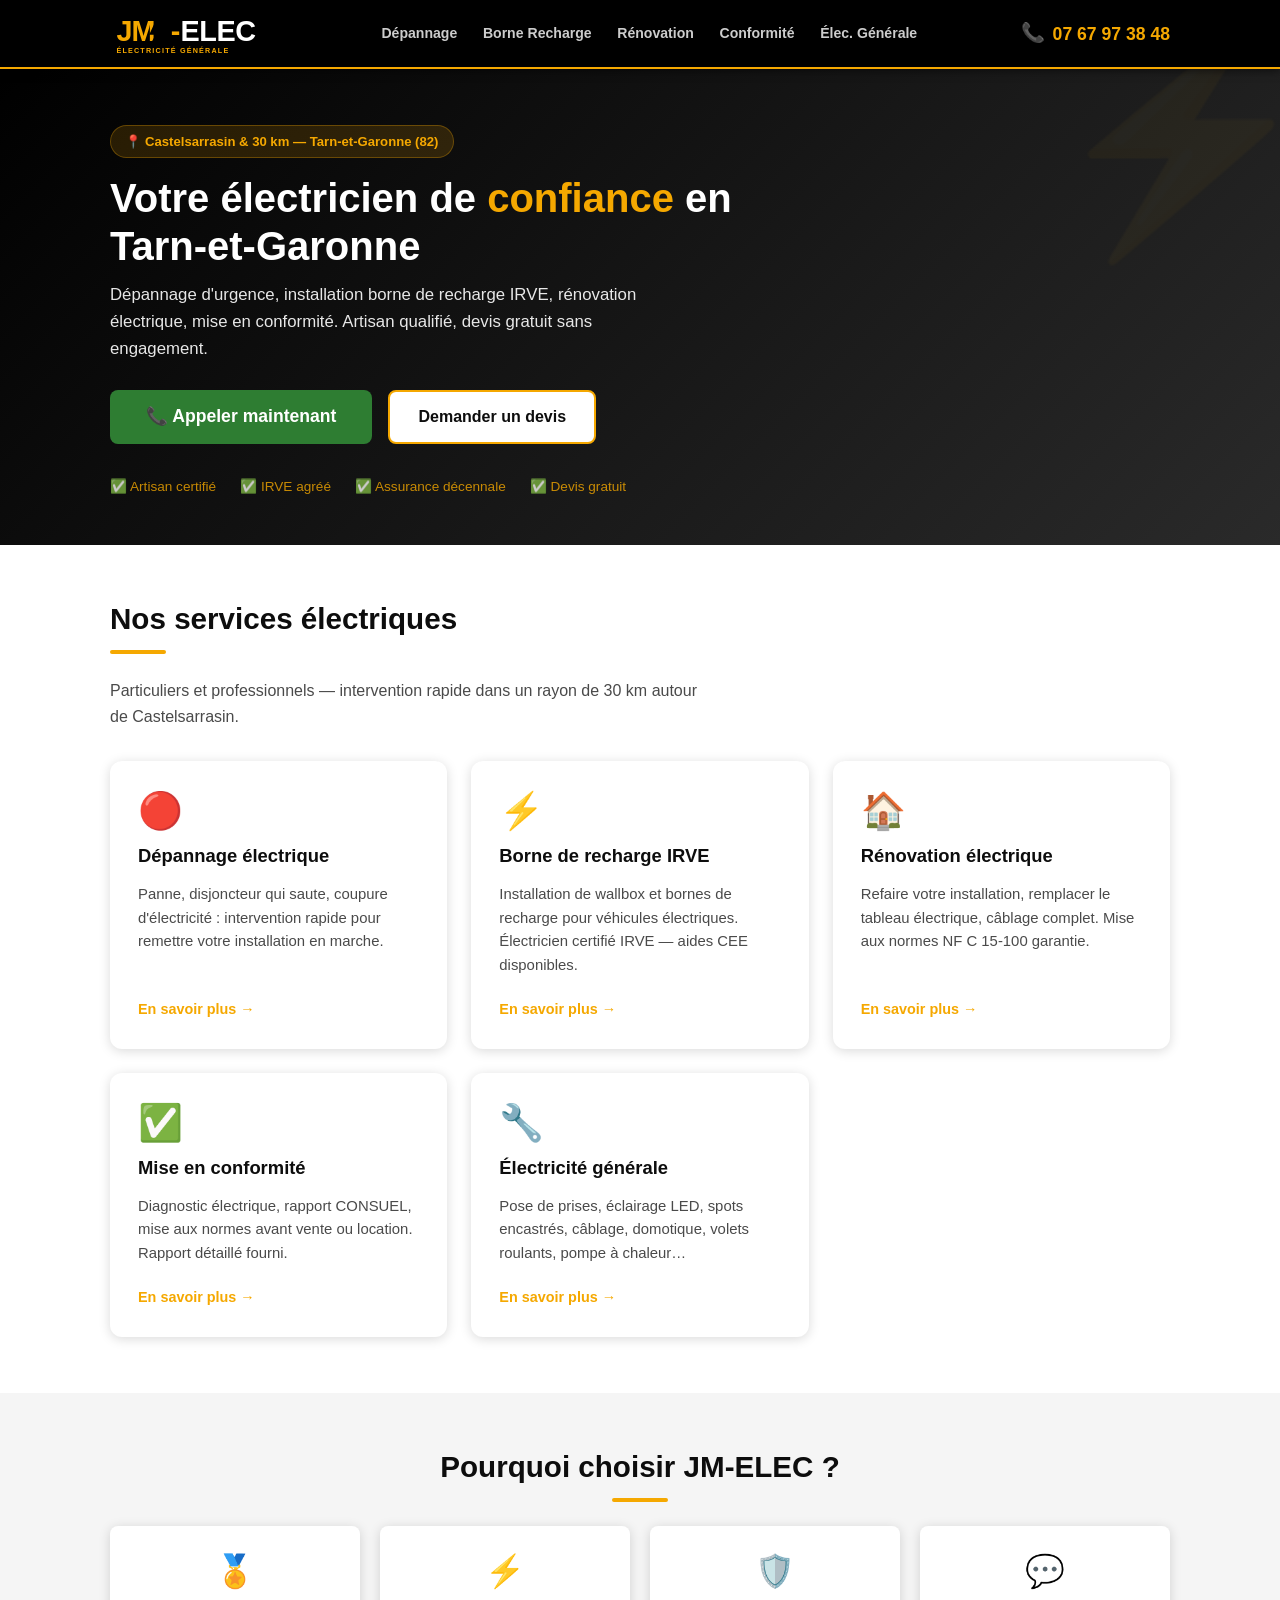
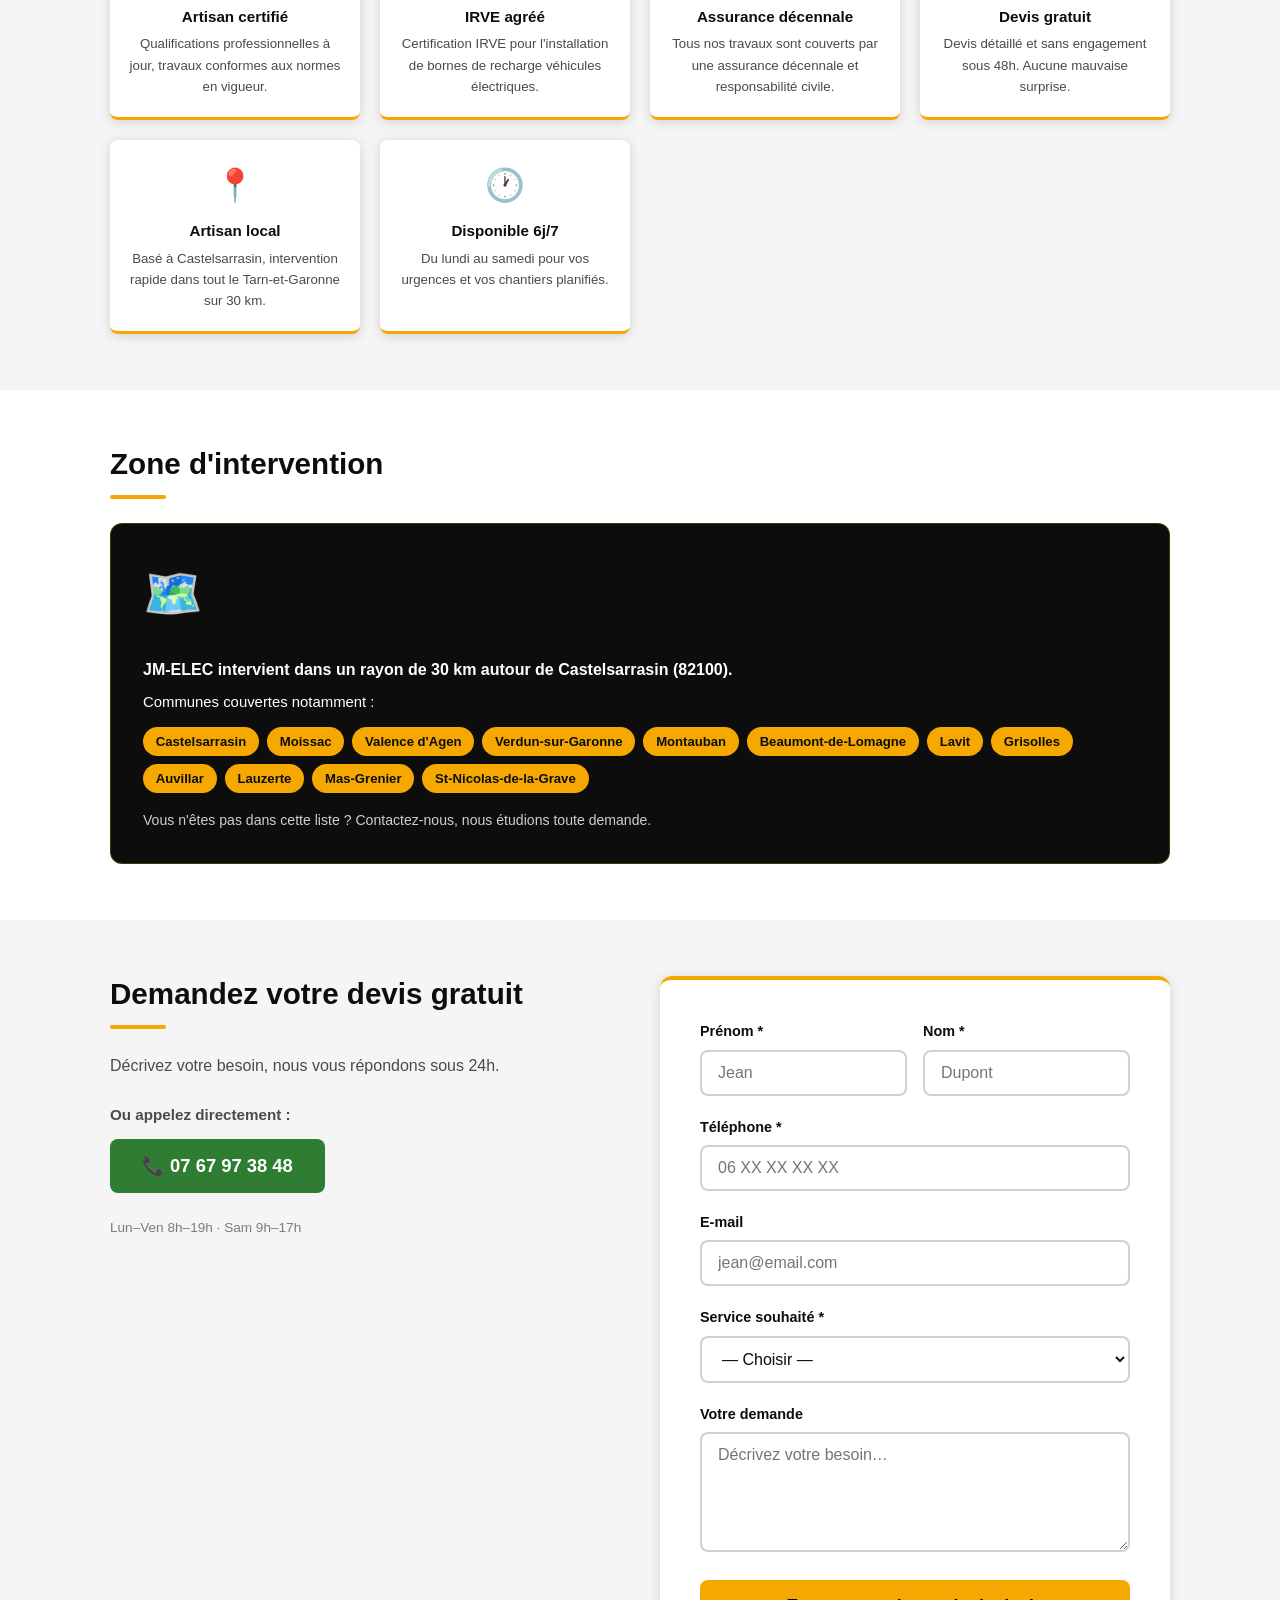
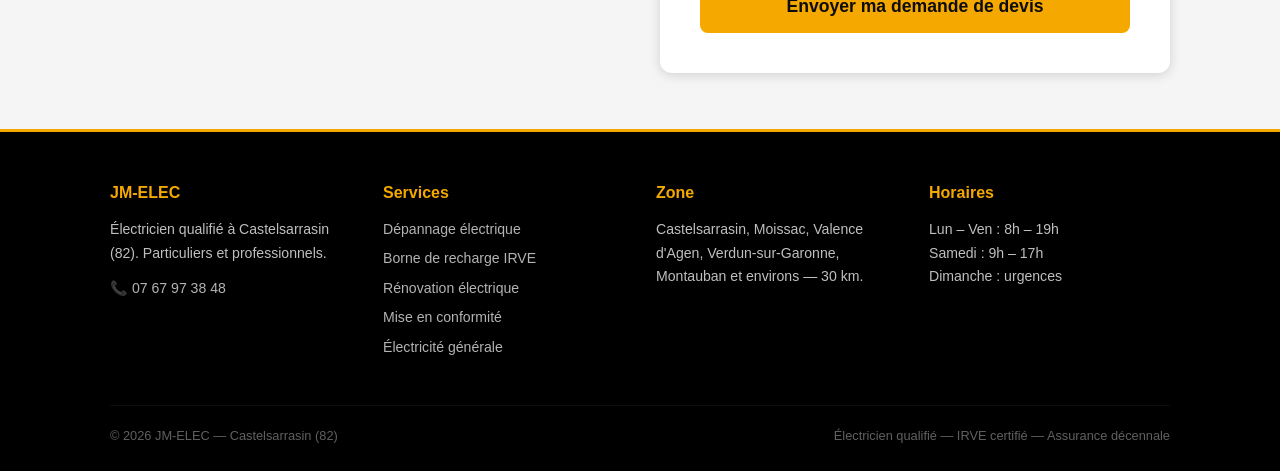
==== index.html @ 5b8cca45 "Site JM-ELEC Castelsarrasin" ====
<!DOCTYPE html>
<html lang="fr">
<head>
<meta charset="UTF-8">
<meta name="viewport" content="width=device-width, initial-scale=1.0">
<title>JM-ELEC — Électricien Castelsarrasin & 30 km | Dépannage, Borne Recharge, Rénovation</title>
<meta name="description" content="Électricien qualifié à Castelsarrasin (82). Dépannage, installation borne de recharge IRVE, rénovation électrique, mise en conformité. Devis gratuit. Intervention 30 km.">
<meta name="robots" content="index, follow">
<link rel="canonical" href="https://castelsarrasin.jm-elec.fr/">
<!-- Open Graph -->
<meta property="og:title" content="JM-ELEC — Électricien Castelsarrasin">
<meta property="og:description" content="Artisan électricien qualifié — Dépannage, borne recharge, rénovation. 30 km autour Castelsarrasin.">
<meta property="og:type" content="website">
<link rel="stylesheet" href="css/style.css">
<!-- Schema.org LocalBusiness -->
<script type="application/ld+json">
{
  "@context":"https://schema.org",
  "@type":"Electrician",
  "name":"JM-ELEC",
  "description":"Électricien qualifié — dépannage, borne recharge IRVE, rénovation, mise en conformité",
  "areaServed":[{"@type":"City","name":"Castelsarrasin"},{"@type":"City","name":"Moissac"},{"@type":"City","name":"Valence d'Agen"},{"@type":"City","name":"Verdun-sur-Garonne"},{"@type":"City","name":"Montauban"}],
  "address":{"@type":"PostalAddress","addressLocality":"Castelsarrasin","postalCode":"82100","addressCountry":"FR"},
  "telephone":"0767973848",
  "priceRange":"€€",
  "openingHoursSpecification":[{"@type":"OpeningHoursSpecification","dayOfWeek":["Monday","Tuesday","Wednesday","Thursday","Friday"],"opens":"08:00","closes":"19:00"},{"@type":"OpeningHoursSpecification","dayOfWeek":"Saturday","opens":"09:00","closes":"17:00"}]
}
</script>
</head>
<body>

<!-- HEADER -->
<header class="site-header">
  <div class="header-inner">
    <a href="index.html" class="logo"><img src="images/logo.svg" alt="JM-ELEC Électricité Générale" onerror="this.style.display='none';this.nextElementSibling.style.display='flex'"><span class="logo-fallback" style="display:none"><span>JM</span>-ELEC</span></a>
    <nav id="siteNav" class="site-nav" aria-label="Navigation principale">
      <a href="depannage.html">Dépannage</a>
      <a href="borne-recharge.html">Borne Recharge</a>
      <a href="renovation.html">Rénovation</a>
      <a href="conformite.html">Conformité</a>
      <a href="electricite-generale.html">Élec. Générale</a>
    </nav>
    <a href="tel:+33767973848" class="header-tel" aria-label="Appeler JM-ELEC">
      <span class="header-tel-icon">📞</span>
      <span>07 67 97 38 48</span>
    </a>
    <button class="nav-toggle" id="navToggle" aria-expanded="false" aria-label="Menu">☰</button>
  </div>
</header>

<!-- HERO -->
<section class="hero">
  <div class="container">
    <div class="hero-content">
      <span class="hero-badge">📍 Castelsarrasin & 30 km — Tarn-et-Garonne (82)</span>
      <h1>Votre électricien de <span>confiance</span> en Tarn-et-Garonne</h1>
      <p>Dépannage d'urgence, installation borne de recharge IRVE, rénovation électrique, mise en conformité. Artisan qualifié, devis gratuit sans engagement.</p>
      <div class="hero-actions">
        <a href="tel:+33767973848" class="btn btn-appel btn-lg">📞 Appeler maintenant</a>
        <a href="#contact" class="btn btn-secondary">Demander un devis</a>
      </div>
      <div class="hero-trust">
        <span>✅ Artisan certifié</span>
        <span>✅ IRVE agréé</span>
        <span>✅ Assurance décennale</span>
        <span>✅ Devis gratuit</span>
      </div>
    </div>
  </div>
</section>

<!-- SERVICES -->
<section class="section">
  <div class="container">
    <h2 class="section-title">Nos services électriques</h2>
    <div class="divider"></div>
    <p class="section-sub">Particuliers et professionnels — intervention rapide dans un rayon de 30 km autour de Castelsarrasin.</p>
    <div class="services-grid">
      <div class="service-card">
        <div class="service-icon">🔴</div>
        <h3>Dépannage électrique</h3>
        <p>Panne, disjoncteur qui saute, coupure d'électricité : intervention rapide pour remettre votre installation en marche.</p>
        <a href="depannage.html" class="card-link">En savoir plus →</a>
      </div>
      <div class="service-card">
        <div class="service-icon">⚡</div>
        <h3>Borne de recharge IRVE</h3>
        <p>Installation de wallbox et bornes de recharge pour véhicules électriques. Électricien certifié IRVE — aides CEE disponibles.</p>
        <a href="borne-recharge.html" class="card-link">En savoir plus →</a>
      </div>
      <div class="service-card">
        <div class="service-icon">🏠</div>
        <h3>Rénovation électrique</h3>
        <p>Refaire votre installation, remplacer le tableau électrique, câblage complet. Mise aux normes NF C 15-100 garantie.</p>
        <a href="renovation.html" class="card-link">En savoir plus →</a>
      </div>
      <div class="service-card">
        <div class="service-icon">✅</div>
        <h3>Mise en conformité</h3>
        <p>Diagnostic électrique, rapport CONSUEL, mise aux normes avant vente ou location. Rapport détaillé fourni.</p>
        <a href="conformite.html" class="card-link">En savoir plus →</a>
      </div>
      <div class="service-card">
        <div class="service-icon">🔧</div>
        <h3>Électricité générale</h3>
        <p>Pose de prises, éclairage LED, spots encastrés, câblage, domotique, volets roulants, pompe à chaleur…</p>
        <a href="electricite-generale.html" class="card-link">En savoir plus →</a>
      </div>
    </div>
  </div>
</section>

<!-- CONFIANCE -->
<section class="section section-alt">
  <div class="container">
    <h2 class="section-title text-center">Pourquoi choisir JM-ELEC ?</h2>
    <div class="divider divider-center"></div>
    <div class="trust-grid">
      <div class="trust-item">
        <div class="trust-icon">🏅</div>
        <h4>Artisan certifié</h4>
        <p>Qualifications professionnelles à jour, travaux conformes aux normes en vigueur.</p>
      </div>
      <div class="trust-item">
        <div class="trust-icon">⚡</div>
        <h4>IRVE agréé</h4>
        <p>Certification IRVE pour l'installation de bornes de recharge véhicules électriques.</p>
      </div>
      <div class="trust-item">
        <div class="trust-icon">🛡️</div>
        <h4>Assurance décennale</h4>
        <p>Tous nos travaux sont couverts par une assurance décennale et responsabilité civile.</p>
      </div>
      <div class="trust-item">
        <div class="trust-icon">💬</div>
        <h4>Devis gratuit</h4>
        <p>Devis détaillé et sans engagement sous 48h. Aucune mauvaise surprise.</p>
      </div>
      <div class="trust-item">
        <div class="trust-icon">📍</div>
        <h4>Artisan local</h4>
        <p>Basé à Castelsarrasin, intervention rapide dans tout le Tarn-et-Garonne sur 30 km.</p>
      </div>
      <div class="trust-item">
        <div class="trust-icon">🕐</div>
        <h4>Disponible 6j/7</h4>
        <p>Du lundi au samedi pour vos urgences et vos chantiers planifiés.</p>
      </div>
    </div>
  </div>
</section>

<!-- ZONE -->
<section class="section">
  <div class="container">
    <h2 class="section-title">Zone d'intervention</h2>
    <div class="divider"></div>
    <div class="zone-box">
      <div class="zone-icon">🗺️</div>
      <div>
        <p><strong>JM-ELEC intervient dans un rayon de 30 km autour de Castelsarrasin (82100).</strong></p>
        <p style="margin:.5rem 0 .75rem;font-size:.93rem;">Communes couvertes notamment :</p>
        <div class="zone-villes">
          <span class="ville-tag">Castelsarrasin</span>
          <span class="ville-tag">Moissac</span>
          <span class="ville-tag">Valence d'Agen</span>
          <span class="ville-tag">Verdun-sur-Garonne</span>
          <span class="ville-tag">Montauban</span>
          <span class="ville-tag">Beaumont-de-Lomagne</span>
          <span class="ville-tag">Lavit</span>
          <span class="ville-tag">Grisolles</span>
          <span class="ville-tag">Auvillar</span>
          <span class="ville-tag">Lauzerte</span>
          <span class="ville-tag">Mas-Grenier</span>
          <span class="ville-tag">St-Nicolas-de-la-Grave</span>
        </div>
        <p style="margin-top:1rem;font-size:.88rem;opacity:.8;">Vous n'êtes pas dans cette liste ? Contactez-nous, nous étudions toute demande.</p>
      </div>
    </div>
  </div>
</section>

<!-- CONTACT -->
<section class="section section-alt" id="contact">
  <div class="container">
    <div style="display:grid;grid-template-columns:1fr 1fr;gap:2.5rem;align-items:start;flex-wrap:wrap;">
      <div>
        <h2 class="section-title">Demandez votre devis gratuit</h2>
        <div class="divider"></div>
        <p style="margin-bottom:1.5rem;">Décrivez votre besoin, nous vous répondons sous 24h.</p>
        <p style="margin-bottom:.75rem;font-size:.95rem;"><strong>Ou appelez directement :</strong></p>
        <a href="tel:+33767973848" class="btn btn-appel" style="margin-bottom:1.5rem;">📞 07 67 97 38 48</a>
        <p style="font-size:.85rem;opacity:.7;">Lun–Ven 8h–19h · Sam 9h–17h</p>
      </div>
      <div class="contact-section">
        <form id="contactForm" novalidate>
          <div class="form-row">
            <div class="form-group">
              <label for="prenom">Prénom *</label>
              <input type="text" id="prenom" name="prenom" required placeholder="Jean">
            </div>
            <div class="form-group">
              <label for="nom">Nom *</label>
              <input type="text" id="nom" name="nom" required placeholder="Dupont">
            </div>
          </div>
          <div class="form-group">
            <label for="tel">Téléphone *</label>
            <input type="tel" id="tel" name="tel" required placeholder="06 XX XX XX XX">
          </div>
          <div class="form-group">
            <label for="email">E-mail</label>
            <input type="email" id="email" name="email" placeholder="jean@email.com">
          </div>
          <div class="form-group">
            <label for="service">Service souhaité *</label>
            <select id="service" name="service" required>
              <option value="">— Choisir —</option>
              <option>Dépannage électrique</option>
              <option>Installation borne de recharge</option>
              <option>Rénovation électrique</option>
              <option>Mise en conformité</option>
              <option>Électricité générale</option>
              <option>Autre</option>
            </select>
          </div>
          <div class="form-group">
            <label for="message">Votre demande</label>
            <textarea id="message" name="message" placeholder="Décrivez votre besoin…"></textarea>
          </div>
          <button type="submit" class="btn btn-primary btn-lg" style="width:100%;justify-content:center;">
            Envoyer ma demande de devis
          </button>
          <div id="formSuccess" class="form-success">
            ✅ Merci ! JM-ELEC vous contacte sous 24h.
          </div>
        </form>
      </div>
    </div>
  </div>
</section>

<!-- CTA BAR MOBILE -->
<div class="cta-bar-mobile">
  <a href="tel:+33767973848">📞 Appeler JM-ELEC — 07 67 97 38 48</a>
</div>

<!-- FOOTER -->
<footer class="site-footer">
  <div class="container">
    <div class="footer-grid">
      <div class="footer-col">
        <h4>JM-ELEC</h4>
        <p>Électricien qualifié à Castelsarrasin (82). Particuliers et professionnels.</p>
        <p style="margin-top:.75rem;"><a href="tel:+33767973848">📞 07 67 97 38 48</a></p>
      </div>
      <div class="footer-col">
        <h4>Services</h4>
        <ul>
          <li><a href="depannage.html">Dépannage électrique</a></li>
          <li><a href="borne-recharge.html">Borne de recharge IRVE</a></li>
          <li><a href="renovation.html">Rénovation électrique</a></li>
          <li><a href="conformite.html">Mise en conformité</a></li>
          <li><a href="electricite-generale.html">Électricité générale</a></li>
        </ul>
      </div>
      <div class="footer-col">
        <h4>Zone</h4>
        <p>Castelsarrasin, Moissac, Valence d'Agen, Verdun-sur-Garonne, Montauban et environs — 30 km.</p>
      </div>
      <div class="footer-col">
        <h4>Horaires</h4>
        <p>Lun – Ven : 8h – 19h<br>Samedi : 9h – 17h<br>Dimanche : urgences</p>
      </div>
    </div>
    <div class="footer-bottom">
      <span>© 2026 JM-ELEC — Castelsarrasin (82)</span>
      <span>Électricien qualifié — IRVE certifié — Assurance décennale</span>
    </div>
  </div>
</footer>

<script src="js/main.js"></script>
</body>
</html>
---- css/style.css ----
/* ============================================================
   JM-ELEC — Feuille de styles
   Couleurs : Noir #0D0D0D · Jaune #F5A800 · Blanc #FFFFFF
   Mobile-first | Optimisé Google Ads Quality Score
   ============================================================ */

:root {
  --noir:      #0D0D0D;
  --noir-dark: #000000;
  --noir-med:  #1A1A1A;
  --jaune:     #F5A800;
  --jaune-dk:  #D49200;
  --jaune-light: #FFF8DC;
  --gris:      #4A4A4A;
  --gris-clair:#F5F5F5;
  --blanc:     #FFFFFF;
  --vert:      #2E7D32;
  --radius:    8px;
  --shadow:    0 2px 12px rgba(0,0,0,.15);
  --trans:     .25s ease;
}

*, *::before, *::after { box-sizing: border-box; margin: 0; padding: 0; }
html { scroll-behavior: smooth; }
body {
  font-family: -apple-system, BlinkMacSystemFont, 'Segoe UI', Roboto, Arial, sans-serif;
  color: var(--gris); font-size: 16px; line-height: 1.6;
  background: var(--blanc);
}
img { max-width: 100%; height: auto; display: block; }
a   { color: var(--jaune); text-decoration: none; }
a:hover { text-decoration: underline; }

/* ── Utilitaires ─────────────────────────────────────────── */
.container { max-width: 1100px; margin: 0 auto; padding: 0 1.25rem; }
.text-center { text-align: center; }

/* ── Boutons ─────────────────────────────────────────────── */
.btn {
  display: inline-flex; align-items: center; gap: .5rem;
  padding: .85rem 1.75rem; border-radius: var(--radius);
  font-size: 1rem; font-weight: 700;
  cursor: pointer; border: none;
  transition: background var(--trans), transform var(--trans), box-shadow var(--trans);
  text-align: center; line-height: 1.2;
}
.btn-primary { background: var(--jaune); color: var(--noir); }
.btn-primary:hover { background: var(--jaune-dk); text-decoration: none; transform: translateY(-1px); box-shadow: 0 4px 16px rgba(245,168,0,.4); }

.btn-secondary { background: var(--blanc); color: var(--noir); border: 2px solid var(--jaune); }
.btn-secondary:hover { background: var(--jaune-light); text-decoration: none; }

.btn-appel { background: var(--vert); color: var(--blanc); font-size: 1.15rem; padding: 1rem 2rem; }
.btn-appel:hover { background: #1B5E20; text-decoration: none; transform: translateY(-2px); box-shadow: 0 6px 20px rgba(46,125,50,.35); }

.btn-noir { background: var(--noir); color: var(--jaune); border: 2px solid var(--jaune); }
.btn-noir:hover { background: var(--noir-med); text-decoration: none; }

.btn-lg { font-size: 1.1rem; padding: 1rem 2.25rem; }

/* ── Header ──────────────────────────────────────────────── */
.site-header { background: var(--noir-dark); position: sticky; top: 0; z-index: 100; box-shadow: 0 2px 8px rgba(0,0,0,.5); border-bottom: 2px solid var(--jaune); }
.header-inner { display: flex; align-items: center; justify-content: space-between; padding: .6rem 1.25rem; max-width: 1100px; margin: 0 auto; }

.logo { display: flex; align-items: center; text-decoration: none; }
.logo img { height: 48px; width: auto; }
.logo-fallback { color: var(--blanc); font-weight: 900; font-size: 1.4rem; letter-spacing: -1px; }
.logo-fallback span { color: var(--jaune); }

.header-tel { display: flex; align-items: center; gap: .5rem; color: var(--jaune); font-weight: 800; font-size: 1.1rem; text-decoration: none; }
.header-tel:hover { color: var(--blanc); text-decoration: none; }
.header-tel-icon { font-size: 1.2rem; }

.nav-toggle { background: none; border: none; cursor: pointer; color: var(--jaune); font-size: 1.5rem; display: none; }
.site-nav { display: flex; align-items: center; gap: 0; }
.site-nav a { color: rgba(255,255,255,.8); font-size: .88rem; font-weight: 600; padding: .5rem .8rem; border-radius: 4px; transition: color var(--trans), background var(--trans); white-space: nowrap; }
.site-nav a:hover, .site-nav a.active { color: var(--jaune); background: rgba(245,168,0,.1); text-decoration: none; }

@media (max-width: 768px) {
  .nav-toggle { display: block; }
  .site-nav { display: none; flex-direction: column; align-items: flex-start; position: absolute; top: 100%; left: 0; right: 0; background: var(--noir-dark); padding: 1rem; border-top: 1px solid rgba(245,168,0,.3); box-shadow: 0 8px 20px rgba(0,0,0,.5); }
  .site-nav.open { display: flex; }
  .site-nav a { padding: .75rem 1rem; width: 100%; border-bottom: 1px solid rgba(255,255,255,.07); }
  .header-tel span { display: none; }
  .header-tel-icon { font-size: 1.5rem; }
}

/* ── Bande CTA mobile ─────────────────────────────────────── */
.cta-bar-mobile { display: none; position: fixed; bottom: 0; left: 0; right: 0; z-index: 200; background: var(--jaune); padding: .85rem 1rem; text-align: center; }
.cta-bar-mobile a { color: var(--noir); font-weight: 800; font-size: 1.1rem; display: flex; align-items: center; justify-content: center; gap: .5rem; text-decoration: none; }
@media (max-width: 768px) { .cta-bar-mobile { display: block; } body { padding-bottom: 62px; } }

/* ── Hero ────────────────────────────────────────────────── */
.hero { background: linear-gradient(135deg, var(--noir-dark) 0%, var(--noir-med) 60%, #2A2A2A 100%); color: var(--blanc); padding: 3.5rem 0 3rem; position: relative; overflow: hidden; }
.hero::before { content: '⚡'; position: absolute; right: -40px; top: -40px; font-size: 220px; opacity: .04; line-height: 1; pointer-events: none; }
.hero-content { max-width: 700px; }
.hero-badge { display: inline-flex; align-items: center; gap: .4rem; background: rgba(245,168,0,.15); border: 1px solid rgba(245,168,0,.3); border-radius: 30px; padding: .3rem .9rem; font-size: .82rem; font-weight: 600; color: var(--jaune); margin-bottom: 1rem; }
.hero h1 { font-size: clamp(1.75rem, 5vw, 2.5rem); font-weight: 800; line-height: 1.2; margin-bottom: .75rem; }
.hero h1 span { color: var(--jaune); }
.hero p { font-size: 1.05rem; opacity: .9; margin-bottom: 1.75rem; max-width: 580px; }
.hero-actions { display: flex; gap: 1rem; flex-wrap: wrap; }
.hero-trust { margin-top: 2rem; display: flex; gap: 1.5rem; flex-wrap: wrap; font-size: .85rem; opacity: .8; }
.hero-trust span { display: flex; align-items: center; gap: .35rem; color: var(--jaune); }

/* ── Sections ─────────────────────────────────────────────── */
.section { padding: 3.5rem 0; }
.section-alt { background: var(--gris-clair); }
.section-dark { background: var(--noir); color: var(--blanc); }
.section-dark .section-title { color: var(--jaune); }
.section-dark .section-sub { color: rgba(255,255,255,.75); }

.section-title { font-size: clamp(1.4rem, 4vw, 1.85rem); font-weight: 800; color: var(--noir); margin-bottom: .5rem; line-height: 1.25; }
.section-sub { font-size: 1rem; color: var(--gris); margin-bottom: 2rem; max-width: 600px; }
.divider { width: 56px; height: 4px; background: var(--jaune); border-radius: 2px; margin: .75rem 0 1.5rem; }
.divider-center { margin-left: auto; margin-right: auto; }

/* ── Cards services ─────────────────────────────────────── */
.services-grid { display: grid; grid-template-columns: repeat(auto-fill, minmax(290px, 1fr)); gap: 1.5rem; margin-top: 1.5rem; }
.service-card { background: var(--blanc); border-radius: 12px; padding: 1.75rem; box-shadow: var(--shadow); transition: transform var(--trans), box-shadow var(--trans); border-top: 4px solid transparent; display: flex; flex-direction: column; gap: .75rem; }
.service-card:hover { transform: translateY(-4px); box-shadow: 0 8px 24px rgba(0,0,0,.15); border-top-color: var(--jaune); }
.service-card.active-service { border-top-color: var(--jaune); }
.service-icon { font-size: 2.25rem; line-height: 1; }
.service-card h3 { font-size: 1.15rem; font-weight: 700; color: var(--noir); }
.service-card p { font-size: .93rem; color: var(--gris); flex: 1; }
.service-card a.card-link { font-size: .9rem; font-weight: 700; color: var(--jaune); display: inline-flex; align-items: center; gap: .3rem; margin-top: .5rem; }
.service-card a.card-link:hover { text-decoration: underline; }

/* ── Trust badges ─────────────────────────────────────────── */
.trust-grid { display: grid; grid-template-columns: repeat(auto-fill, minmax(200px, 1fr)); gap: 1.25rem; margin-top: 1.5rem; }
.trust-item { background: var(--blanc); border-radius: var(--radius); padding: 1.25rem 1rem; text-align: center; box-shadow: var(--shadow); border-bottom: 3px solid var(--jaune); }
.trust-icon { font-size: 2rem; margin-bottom: .5rem; }
.trust-item h4 { font-size: .95rem; font-weight: 700; color: var(--noir); margin-bottom: .25rem; }
.trust-item p { font-size: .83rem; color: var(--gris); }

/* ── Zone ─────────────────────────────────────────────────── */
.zone-box { background: var(--noir); border-radius: 12px; padding: 2rem; display: flex; gap: 1.5rem; align-items: flex-start; flex-wrap: wrap; border: 1px solid rgba(245,168,0,.25); }
.zone-box p, .zone-box strong { color: var(--blanc); }
.zone-icon { font-size: 3rem; flex-shrink: 0; }
.zone-villes { display: flex; flex-wrap: wrap; gap: .5rem; margin-top: .75rem; }
.ville-tag { background: var(--jaune); color: var(--noir); border-radius: 30px; padding: .25rem .8rem; font-size: .82rem; font-weight: 700; }

/* ── Formulaire ───────────────────────────────────────────── */
.contact-section { background: var(--blanc); border-radius: 12px; padding: 2.5rem; box-shadow: var(--shadow); max-width: 640px; border-top: 4px solid var(--jaune); }
.form-group { margin-bottom: 1.25rem; }
.form-group label { display: block; font-size: .9rem; font-weight: 700; margin-bottom: .4rem; color: var(--noir); }
.form-group input, .form-group select, .form-group textarea { width: 100%; padding: .75rem 1rem; border: 2px solid #D0D0D0; border-radius: var(--radius); font-size: 1rem; font-family: inherit; transition: border-color var(--trans); color: var(--noir); background: var(--blanc); }
.form-group input:focus, .form-group select:focus, .form-group textarea:focus { outline: none; border-color: var(--jaune); }
.form-group textarea { min-height: 120px; resize: vertical; }
.form-row { display: grid; grid-template-columns: 1fr 1fr; gap: 1rem; }
@media (max-width: 500px) { .form-row { grid-template-columns: 1fr; } }

.form-success { display: none; background: #E8F5E9; border: 1px solid #A5D6A7; border-radius: var(--radius); padding: 1.25rem; color: var(--vert); font-weight: 600; text-align: center; margin-top: 1rem; }

/* ── CTA section ─────────────────────────────────────────── */
.cta-section { background: var(--jaune); padding: 3rem 0; text-align: center; color: var(--noir); }
.cta-section h2 { font-size: clamp(1.4rem, 4vw, 1.9rem); margin-bottom: .75rem; color: var(--noir); }
.cta-section p { opacity: .8; margin-bottom: 1.75rem; font-size: 1.05rem; }
.cta-actions { display: flex; gap: 1rem; justify-content: center; flex-wrap: wrap; }

/* ── Page hero (service) ─────────────────────────────────── */
.page-hero { background: linear-gradient(135deg, var(--noir-dark) 0%, var(--noir-med) 100%); padding: 2.5rem 0 2rem; color: var(--blanc); border-bottom: 3px solid var(--jaune); }
.page-hero .breadcrumb { font-size: .82rem; opacity: .6; margin-bottom: .75rem; }
.page-hero .breadcrumb a { color: var(--jaune); }
.page-hero h1 { font-size: clamp(1.5rem, 4vw, 2.2rem); font-weight: 800; margin-bottom: .5rem; }
.page-hero p { opacity: .9; font-size: 1.05rem; max-width: 580px; margin-bottom: 1.5rem; }

/* ── Checklist ───────────────────────────────────────────── */
.check-list { list-style: none; display: flex; flex-direction: column; gap: .6rem; margin: 1rem 0; }
.check-list li { display: flex; align-items: flex-start; gap: .6rem; font-size: .97rem; }
.check-list li::before { content: '✅'; flex-shrink: 0; }

/* ── Tarif box ───────────────────────────────────────────── */
.tarif-box { background: var(--jaune-light); border-left: 4px solid var(--jaune); border-radius: var(--radius); padding: 1.25rem 1.5rem; margin: 1.5rem 0; }
.tarif-box h4 { color: var(--noir); font-size: 1rem; margin-bottom: .5rem; }
.tarif-box p { font-size: .93rem; }

/* ── FAQ ─────────────────────────────────────────────────── */
.faq-list { display: flex; flex-direction: column; gap: 1rem; margin-top: 1.5rem; }
.faq-item { background: var(--blanc); border-radius: var(--radius); border: 1px solid #E0E0E0; overflow: hidden; }
.faq-question { width: 100%; background: none; border: none; cursor: pointer; display: flex; align-items: center; justify-content: space-between; padding: 1rem 1.25rem; font-size: .97rem; font-weight: 700; color: var(--noir); text-align: left; }
.faq-question .faq-arrow { transition: transform var(--trans); font-size: 1.1rem; color: var(--jaune); }
.faq-question[aria-expanded="true"] .faq-arrow { transform: rotate(180deg); }
.faq-item.open { border-color: var(--jaune); }
.faq-answer { max-height: 0; overflow: hidden; transition: max-height .3s ease, padding .3s ease; padding: 0 1.25rem; font-size: .93rem; }
.faq-item.open .faq-answer { max-height: 300px; padding: 0 1.25rem 1rem; }

/* ── Footer ──────────────────────────────────────────────── */
.site-footer { background: var(--noir-dark); color: rgba(255,255,255,.75); padding: 3rem 0 1.5rem; border-top: 3px solid var(--jaune); }
.footer-grid { display: grid; grid-template-columns: repeat(auto-fill, minmax(220px, 1fr)); gap: 2rem; margin-bottom: 2.5rem; }
.footer-col h4 { color: var(--jaune); font-size: 1rem; margin-bottom: .75rem; }
.footer-col p, .footer-col li { font-size: .88rem; line-height: 1.7; }
.footer-col ul { list-style: none; }
.footer-col ul li { margin-bottom: .35rem; }
.footer-col a { color: rgba(255,255,255,.7); }
.footer-col a:hover { color: var(--jaune); text-decoration: none; }
.footer-logo img { height: 50px; width: auto; margin-bottom: 1rem; }
.footer-bottom { border-top: 1px solid rgba(255,255,255,.1); padding-top: 1.25rem; display: flex; justify-content: space-between; align-items: center; flex-wrap: wrap; gap: .5rem; font-size: .8rem; opacity: .5; }

/* ── Responsive ──────────────────────────────────────────── */
@media (max-width: 600px) {
  .section { padding: 2.5rem 0; }
  .hero { padding: 2.5rem 0 2rem; }
  .hero-actions, .cta-actions { flex-direction: column; align-items: stretch; }
  .hero-actions .btn, .cta-actions .btn { width: 100%; justify-content: center; }
  .contact-section { padding: 1.75rem 1.25rem; }
  [style*="grid-template-columns:1fr 1fr"] { grid-template-columns: 1fr !important; }
}
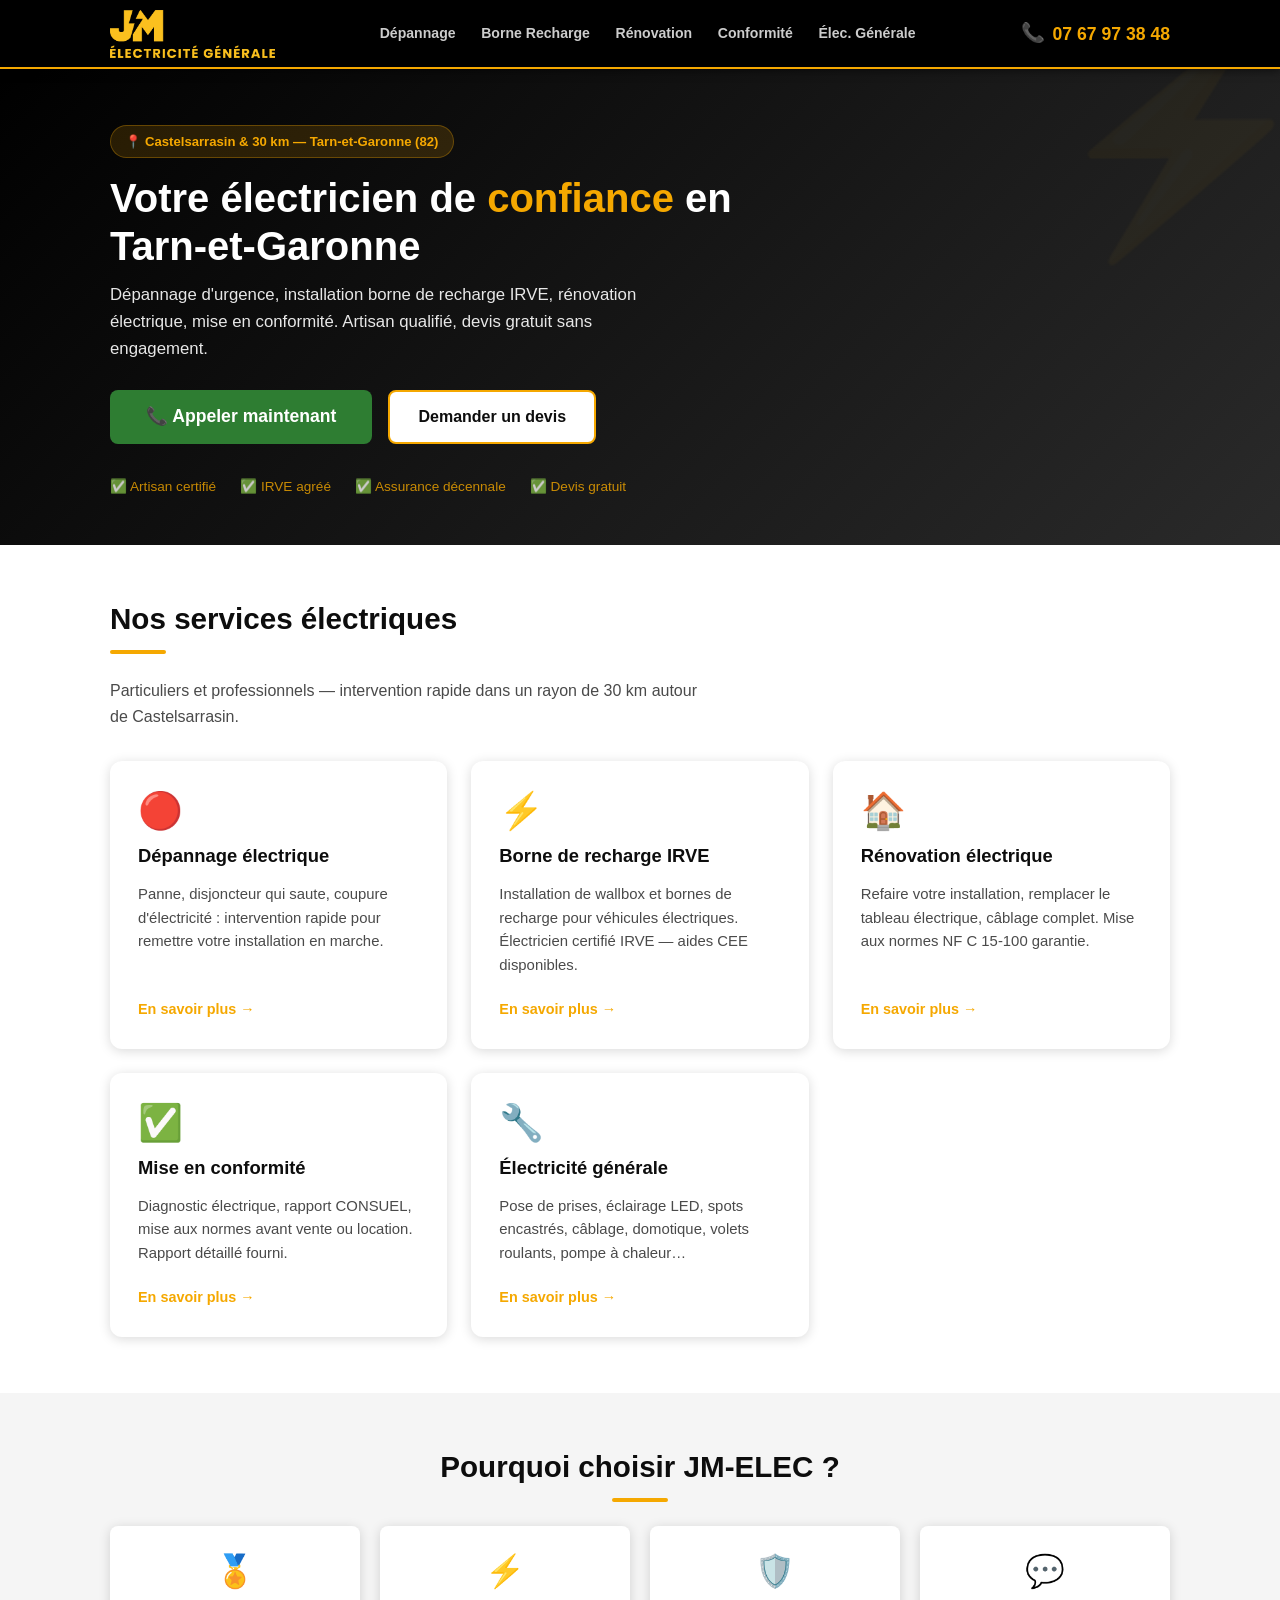
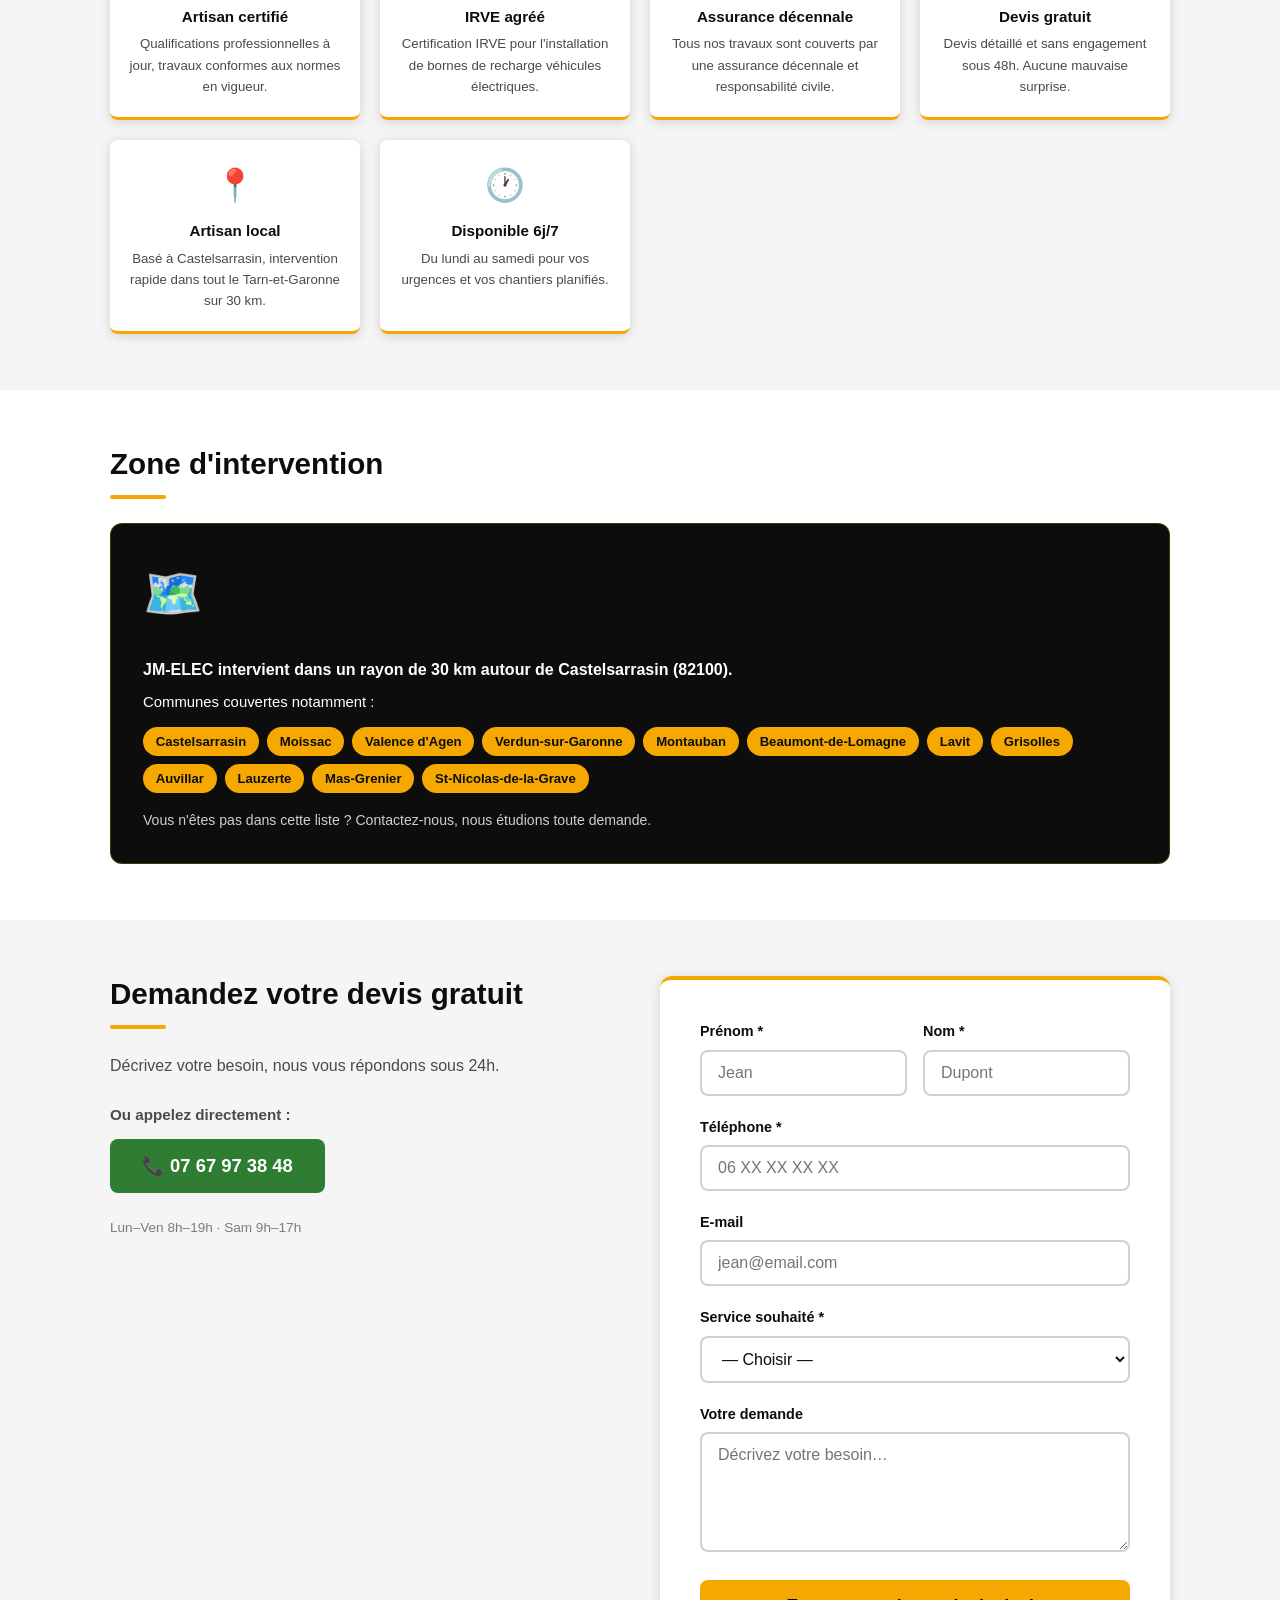
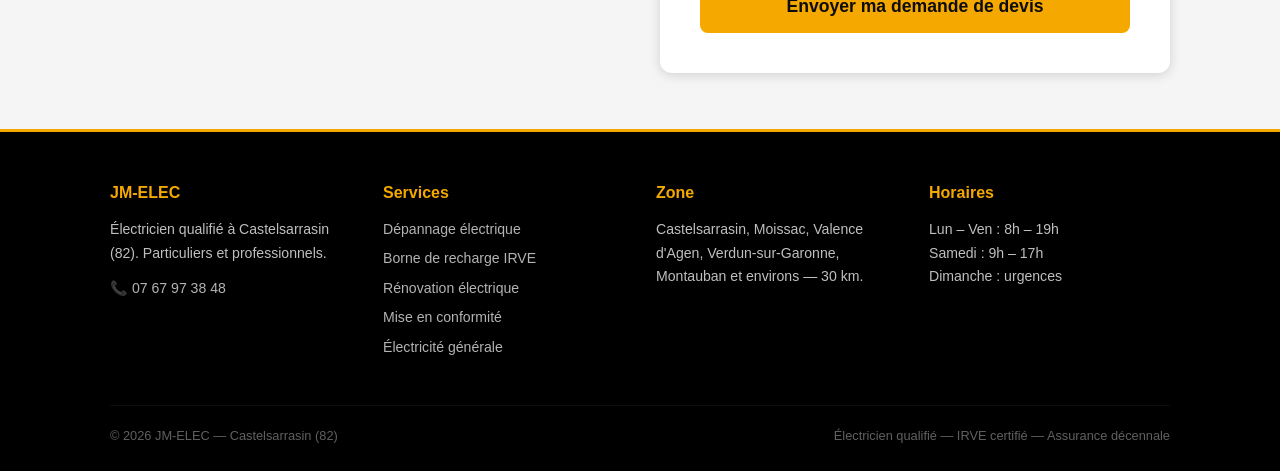
==== commit cace3b0b: "Vrais logos PNG + favicon" ====
--- a/index.html
+++ b/index.html
@@ -11,6 +11,7 @@
 <meta property="og:title" content="JM-ELEC — Électricien Castelsarrasin">
 <meta property="og:description" content="Artisan électricien qualifié — Dépannage, borne recharge, rénovation. 30 km autour Castelsarrasin.">
 <meta property="og:type" content="website">
+<link rel="icon" href="images/favicon.png" type="image/png">
 <link rel="stylesheet" href="css/style.css">
 <!-- Schema.org LocalBusiness -->
 <script type="application/ld+json">
@@ -32,7 +33,7 @@
 <!-- HEADER -->
 <header class="site-header">
   <div class="header-inner">
-    <a href="index.html" class="logo"><img src="images/logo.svg" alt="JM-ELEC Électricité Générale" onerror="this.style.display='none';this.nextElementSibling.style.display='flex'"><span class="logo-fallback" style="display:none"><span>JM</span>-ELEC</span></a>
+    <a href="index.html" class="logo"><img src="images/logo.png" alt="JM-ELEC Électricité Générale" onerror="this.style.display='none';this.nextElementSibling.style.display='flex'"><span class="logo-fallback" style="display:none"><span>JM</span>-ELEC</span></a>
     <nav id="siteNav" class="site-nav" aria-label="Navigation principale">
       <a href="depannage.html">Dépannage</a>
       <a href="borne-recharge.html">Borne Recharge</a>
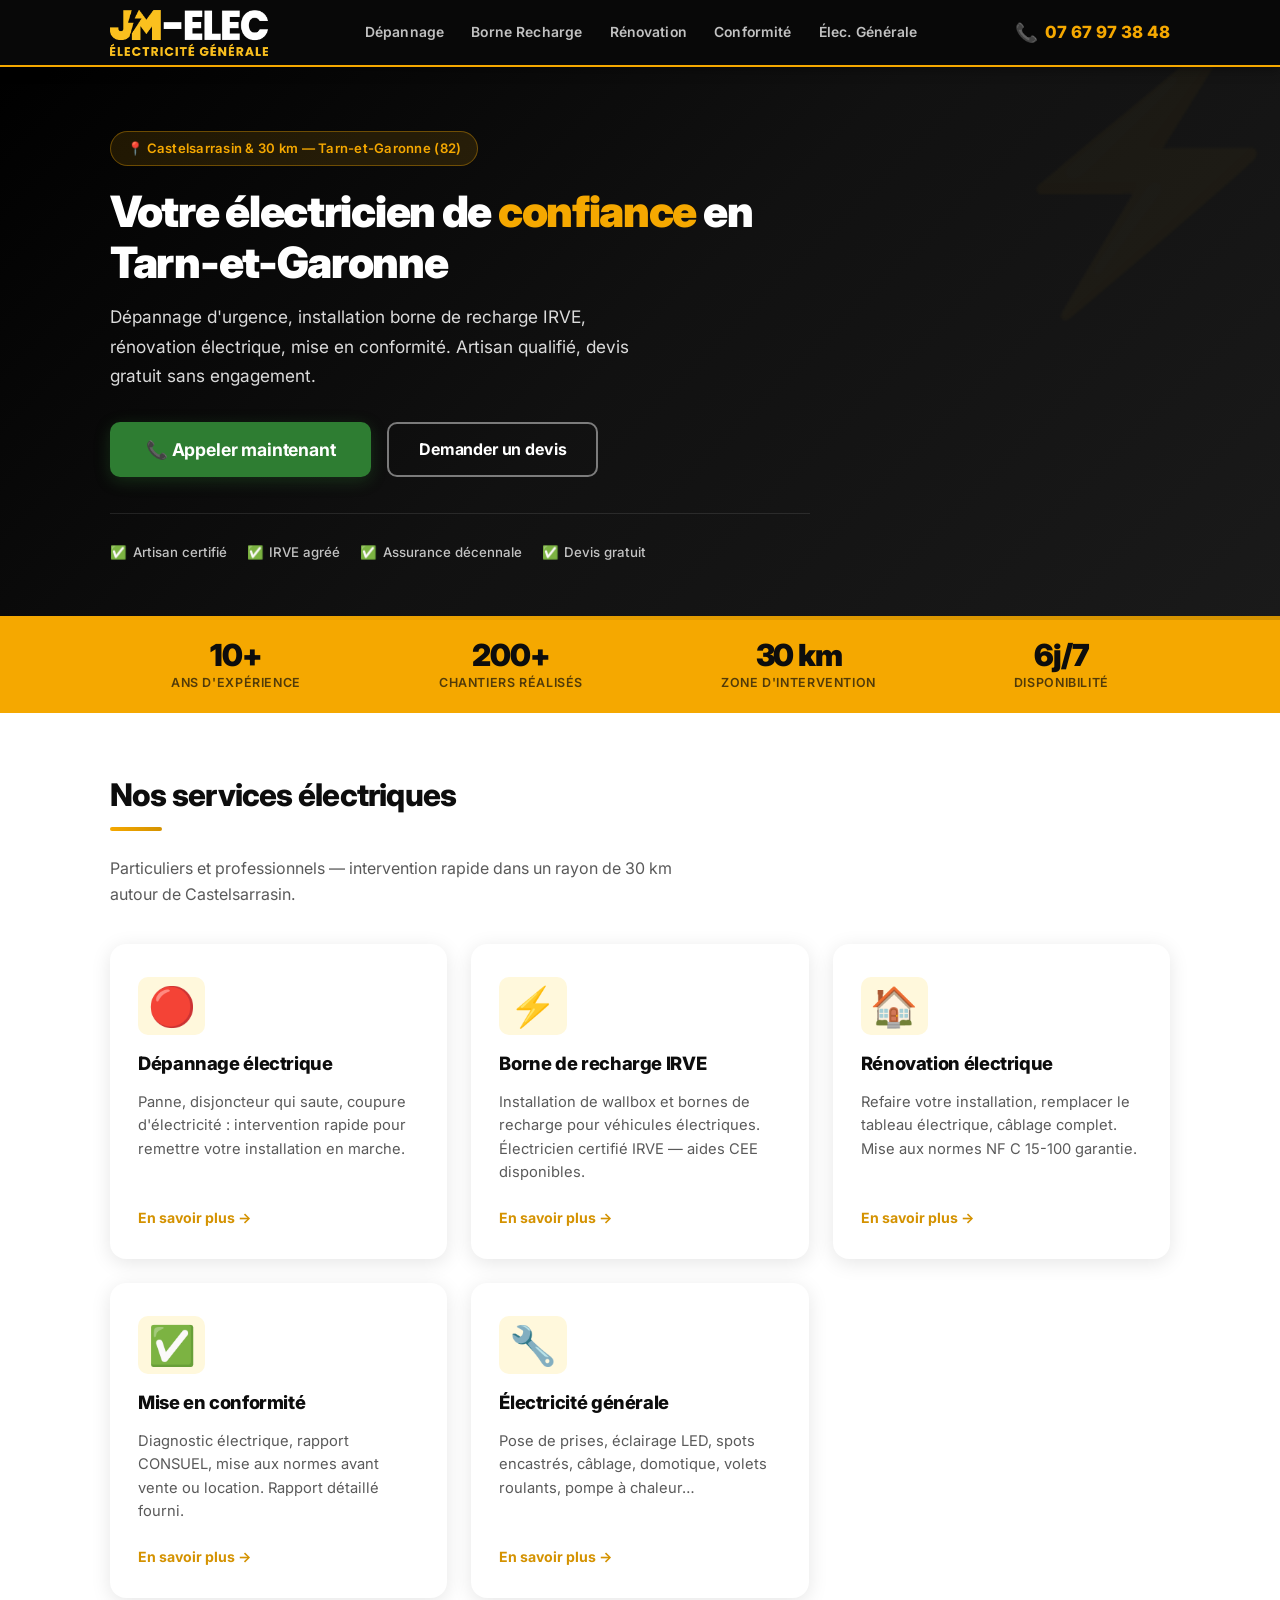
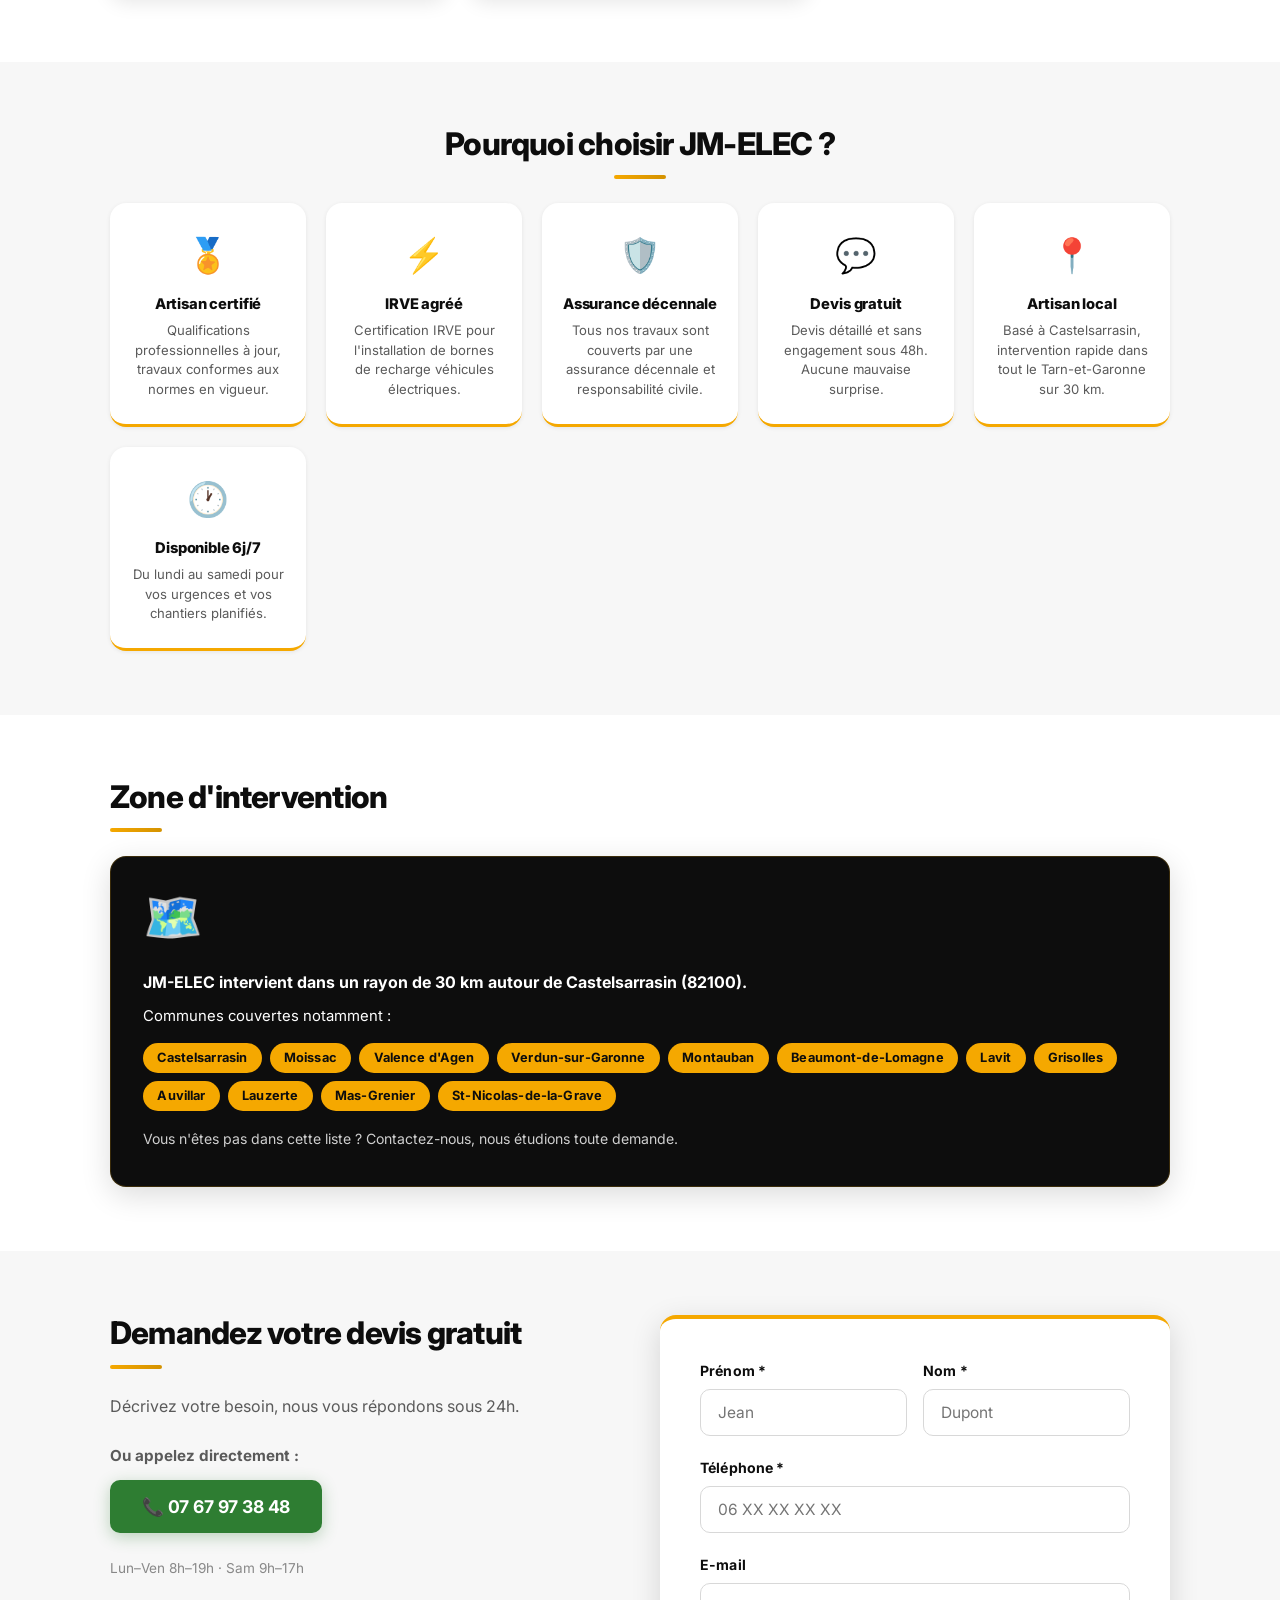
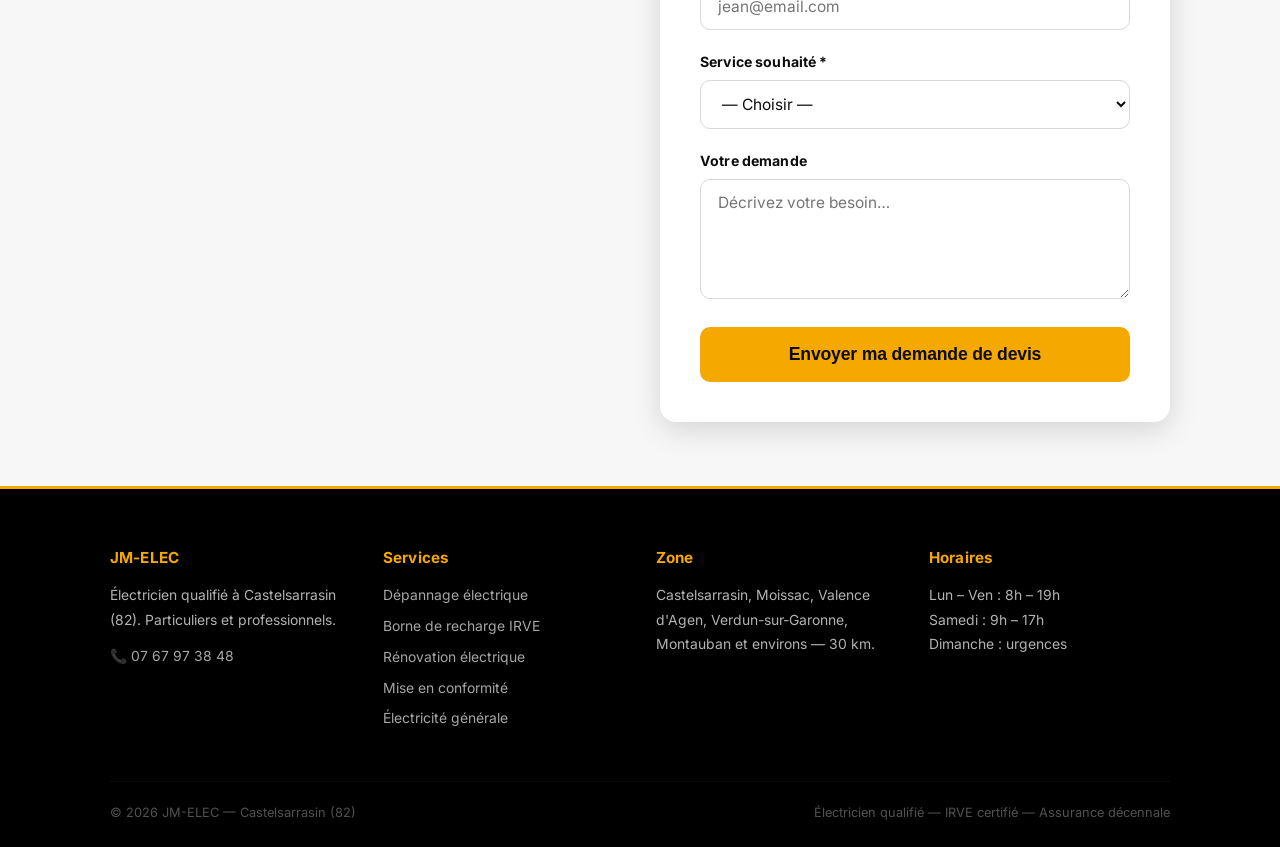
==== commit f62c0d8f: "Design v2 + formulaire Formspree" ====
--- a/index.html
+++ b/index.html
@@ -61,14 +61,36 @@
         <a href="#contact" class="btn btn-secondary">Demander un devis</a>
       </div>
       <div class="hero-trust">
-        <span>✅ Artisan certifié</span>
-        <span>✅ IRVE agréé</span>
-        <span>✅ Assurance décennale</span>
-        <span>✅ Devis gratuit</span>
-      </div>
-    </div>
-  </div>
-</section>
+        <span><strong>✅</strong> Artisan certifié</span>
+        <span><strong>✅</strong> IRVE agréé</span>
+        <span><strong>✅</strong> Assurance décennale</span>
+        <span><strong>✅</strong> Devis gratuit</span>
+      </div>
+    </div>
+  </div>
+</section>
+
+<!-- STATS BAR -->
+<div class="stats-bar">
+  <div class="stats-inner">
+    <div class="stat-item">
+      <span class="stat-number">10+</span>
+      <span class="stat-label">Ans d'expérience</span>
+    </div>
+    <div class="stat-item">
+      <span class="stat-number">200+</span>
+      <span class="stat-label">Chantiers réalisés</span>
+    </div>
+    <div class="stat-item">
+      <span class="stat-number">30 km</span>
+      <span class="stat-label">Zone d'intervention</span>
+    </div>
+    <div class="stat-item">
+      <span class="stat-number">6j/7</span>
+      <span class="stat-label">Disponibilité</span>
+    </div>
+  </div>
+</div>
 
 <!-- SERVICES -->
 <section class="section">
@@ -235,6 +257,9 @@
           <div id="formSuccess" class="form-success">
             ✅ Merci ! JM-ELEC vous contacte sous 24h.
           </div>
+          <div id="formError" class="form-error">
+            ❌ Une erreur est survenue. Appelez directement le <a href="tel:+33767973848">07 67 97 38 48</a>.
+          </div>
         </form>
       </div>
     </div>
--- a/css/style.css
+++ b/css/style.css
@@ -1,31 +1,42 @@
 /* ============================================================
-   JM-ELEC — Feuille de styles
+   JM-ELEC — Feuille de styles v2
    Couleurs : Noir #0D0D0D · Jaune #F5A800 · Blanc #FFFFFF
-   Mobile-first | Optimisé Google Ads Quality Score
+   Mobile-first | Design moderne | Google Ads Quality Score
    ============================================================ */
 
+@import url('https://fonts.googleapis.com/css2?family=Inter:wght@400;500;600;700;800;900&display=swap');
+
 :root {
-  --noir:      #0D0D0D;
-  --noir-dark: #000000;
-  --noir-med:  #1A1A1A;
-  --jaune:     #F5A800;
-  --jaune-dk:  #D49200;
+  --noir:        #0D0D0D;
+  --noir-dark:   #000000;
+  --noir-med:    #1A1A1A;
+  --jaune:       #F5A800;
+  --jaune-dk:    #D49200;
   --jaune-light: #FFF8DC;
-  --gris:      #4A4A4A;
-  --gris-clair:#F5F5F5;
-  --blanc:     #FFFFFF;
-  --vert:      #2E7D32;
-  --radius:    8px;
-  --shadow:    0 2px 12px rgba(0,0,0,.15);
-  --trans:     .25s ease;
+  --jaune-glow:  rgba(245,168,0,.25);
+  --gris:        #5A5A5A;
+  --gris-clair:  #F7F7F7;
+  --blanc:       #FFFFFF;
+  --vert:        #2E7D32;
+  --rouge:       #C62828;
+  --radius:      10px;
+  --radius-lg:   16px;
+  --shadow-sm:   0 1px 4px rgba(0,0,0,.08);
+  --shadow:      0 4px 20px rgba(0,0,0,.10);
+  --shadow-md:   0 8px 30px rgba(0,0,0,.14);
+  --shadow-lg:   0 16px 48px rgba(0,0,0,.18);
+  --trans:       .25s ease;
 }
 
 *, *::before, *::after { box-sizing: border-box; margin: 0; padding: 0; }
 html { scroll-behavior: smooth; }
 body {
-  font-family: -apple-system, BlinkMacSystemFont, 'Segoe UI', Roboto, Arial, sans-serif;
-  color: var(--gris); font-size: 16px; line-height: 1.6;
+  font-family: 'Inter', -apple-system, BlinkMacSystemFont, 'Segoe UI', Roboto, Arial, sans-serif;
+  color: var(--gris);
+  font-size: 16px;
+  line-height: 1.65;
   background: var(--blanc);
+  -webkit-font-smoothing: antialiased;
 }
 img { max-width: 100%; height: auto; display: block; }
 a   { color: var(--jaune); text-decoration: none; }
@@ -35,173 +46,697 @@
 .container { max-width: 1100px; margin: 0 auto; padding: 0 1.25rem; }
 .text-center { text-align: center; }
 
+/* ── Animations scroll ───────────────────────────────────── */
+.animate-on-scroll {
+  opacity: 0;
+  transform: translateY(24px);
+  transition: opacity .55s ease, transform .55s ease;
+}
+.animate-on-scroll.visible {
+  opacity: 1;
+  transform: translateY(0);
+}
+/* Délai en cascade pour les grilles */
+.services-grid .service-card:nth-child(2) { transition-delay: .08s; }
+.services-grid .service-card:nth-child(3) { transition-delay: .16s; }
+.services-grid .service-card:nth-child(4) { transition-delay: .24s; }
+.services-grid .service-card:nth-child(5) { transition-delay: .32s; }
+.trust-grid .trust-item:nth-child(2) { transition-delay: .07s; }
+.trust-grid .trust-item:nth-child(3) { transition-delay: .14s; }
+.trust-grid .trust-item:nth-child(4) { transition-delay: .21s; }
+.trust-grid .trust-item:nth-child(5) { transition-delay: .28s; }
+.trust-grid .trust-item:nth-child(6) { transition-delay: .35s; }
+
 /* ── Boutons ─────────────────────────────────────────────── */
 .btn {
-  display: inline-flex; align-items: center; gap: .5rem;
-  padding: .85rem 1.75rem; border-radius: var(--radius);
-  font-size: 1rem; font-weight: 700;
-  cursor: pointer; border: none;
-  transition: background var(--trans), transform var(--trans), box-shadow var(--trans);
-  text-align: center; line-height: 1.2;
-}
+  display: inline-flex;
+  align-items: center;
+  gap: .5rem;
+  padding: .9rem 1.85rem;
+  border-radius: var(--radius);
+  font-size: 1rem;
+  font-weight: 700;
+  cursor: pointer;
+  border: none;
+  transition: background var(--trans), transform var(--trans), box-shadow var(--trans), color var(--trans);
+  text-align: center;
+  line-height: 1.2;
+  letter-spacing: -.01em;
+  position: relative;
+  overflow: hidden;
+}
+.btn::after {
+  content: '';
+  position: absolute;
+  inset: 0;
+  background: rgba(255,255,255,.12);
+  opacity: 0;
+  transition: opacity var(--trans);
+}
+.btn:hover::after { opacity: 1; }
+
 .btn-primary { background: var(--jaune); color: var(--noir); }
-.btn-primary:hover { background: var(--jaune-dk); text-decoration: none; transform: translateY(-1px); box-shadow: 0 4px 16px rgba(245,168,0,.4); }
-
-.btn-secondary { background: var(--blanc); color: var(--noir); border: 2px solid var(--jaune); }
-.btn-secondary:hover { background: var(--jaune-light); text-decoration: none; }
-
-.btn-appel { background: var(--vert); color: var(--blanc); font-size: 1.15rem; padding: 1rem 2rem; }
-.btn-appel:hover { background: #1B5E20; text-decoration: none; transform: translateY(-2px); box-shadow: 0 6px 20px rgba(46,125,50,.35); }
+.btn-primary:hover {
+  background: var(--jaune-dk);
+  text-decoration: none;
+  transform: translateY(-2px);
+  box-shadow: 0 6px 20px var(--jaune-glow);
+}
+
+.btn-secondary {
+  background: transparent;
+  color: var(--blanc);
+  border: 2px solid rgba(255,255,255,.45);
+  backdrop-filter: blur(4px);
+}
+.btn-secondary:hover {
+  background: rgba(255,255,255,.1);
+  border-color: rgba(255,255,255,.8);
+  text-decoration: none;
+}
+
+.btn-appel {
+  background: var(--vert);
+  color: var(--blanc);
+  font-size: 1.1rem;
+  padding: 1rem 2rem;
+  box-shadow: 0 4px 16px rgba(46,125,50,.3);
+}
+.btn-appel:hover {
+  background: #1B5E20;
+  text-decoration: none;
+  transform: translateY(-2px);
+  box-shadow: 0 8px 24px rgba(46,125,50,.4);
+}
 
 .btn-noir { background: var(--noir); color: var(--jaune); border: 2px solid var(--jaune); }
 .btn-noir:hover { background: var(--noir-med); text-decoration: none; }
-
-.btn-lg { font-size: 1.1rem; padding: 1rem 2.25rem; }
+.btn-lg { font-size: 1.1rem; padding: 1.05rem 2.25rem; }
+
+/* Spinner bouton */
+.btn-spinner {
+  display: inline-block;
+  width: 16px; height: 16px;
+  border: 2px solid rgba(255,255,255,.3);
+  border-top-color: var(--blanc);
+  border-radius: 50%;
+  animation: spin .7s linear infinite;
+  flex-shrink: 0;
+}
+@keyframes spin { to { transform: rotate(360deg); } }
 
 /* ── Header ──────────────────────────────────────────────── */
-.site-header { background: var(--noir-dark); position: sticky; top: 0; z-index: 100; box-shadow: 0 2px 8px rgba(0,0,0,.5); border-bottom: 2px solid var(--jaune); }
-.header-inner { display: flex; align-items: center; justify-content: space-between; padding: .6rem 1.25rem; max-width: 1100px; margin: 0 auto; }
-
-.logo { display: flex; align-items: center; text-decoration: none; }
-.logo img { height: 48px; width: auto; }
+.site-header {
+  background: rgba(0,0,0,.97);
+  backdrop-filter: blur(12px);
+  position: sticky;
+  top: 0;
+  z-index: 100;
+  box-shadow: 0 2px 12px rgba(0,0,0,.4);
+  border-bottom: 2px solid var(--jaune);
+}
+.header-inner {
+  display: flex;
+  align-items: center;
+  justify-content: space-between;
+  padding: .6rem 1.25rem;
+  max-width: 1100px;
+  margin: 0 auto;
+  gap: 1rem;
+}
+
+.logo { display: flex; align-items: center; text-decoration: none; flex-shrink: 0; }
+.logo img { height: 46px; width: auto; }
 .logo-fallback { color: var(--blanc); font-weight: 900; font-size: 1.4rem; letter-spacing: -1px; }
 .logo-fallback span { color: var(--jaune); }
 
-.header-tel { display: flex; align-items: center; gap: .5rem; color: var(--jaune); font-weight: 800; font-size: 1.1rem; text-decoration: none; }
+.header-tel {
+  display: flex;
+  align-items: center;
+  gap: .45rem;
+  color: var(--jaune);
+  font-weight: 800;
+  font-size: 1.05rem;
+  text-decoration: none;
+  white-space: nowrap;
+  transition: color var(--trans);
+}
 .header-tel:hover { color: var(--blanc); text-decoration: none; }
-.header-tel-icon { font-size: 1.2rem; }
-
-.nav-toggle { background: none; border: none; cursor: pointer; color: var(--jaune); font-size: 1.5rem; display: none; }
+.header-tel-icon { font-size: 1.15rem; }
+
+.nav-toggle {
+  background: none;
+  border: 1.5px solid rgba(245,168,0,.5);
+  border-radius: 6px;
+  cursor: pointer;
+  color: var(--jaune);
+  font-size: 1.3rem;
+  display: none;
+  padding: .25rem .55rem;
+  transition: background var(--trans), border-color var(--trans);
+  line-height: 1;
+}
+.nav-toggle:hover { background: rgba(245,168,0,.1); border-color: var(--jaune); }
+
 .site-nav { display: flex; align-items: center; gap: 0; }
-.site-nav a { color: rgba(255,255,255,.8); font-size: .88rem; font-weight: 600; padding: .5rem .8rem; border-radius: 4px; transition: color var(--trans), background var(--trans); white-space: nowrap; }
-.site-nav a:hover, .site-nav a.active { color: var(--jaune); background: rgba(245,168,0,.1); text-decoration: none; }
+.site-nav a {
+  color: rgba(255,255,255,.75);
+  font-size: .87rem;
+  font-weight: 600;
+  padding: .5rem .85rem;
+  border-radius: 6px;
+  transition: color var(--trans), background var(--trans);
+  white-space: nowrap;
+  letter-spacing: .01em;
+}
+.site-nav a:hover,
+.site-nav a.active {
+  color: var(--jaune);
+  background: rgba(245,168,0,.1);
+  text-decoration: none;
+}
+.site-nav a.active {
+  background: rgba(245,168,0,.15);
+  border-bottom: 2px solid var(--jaune);
+  border-radius: 6px 6px 0 0;
+}
 
 @media (max-width: 768px) {
   .nav-toggle { display: block; }
-  .site-nav { display: none; flex-direction: column; align-items: flex-start; position: absolute; top: 100%; left: 0; right: 0; background: var(--noir-dark); padding: 1rem; border-top: 1px solid rgba(245,168,0,.3); box-shadow: 0 8px 20px rgba(0,0,0,.5); }
+  .site-nav {
+    display: none;
+    flex-direction: column;
+    align-items: flex-start;
+    position: absolute;
+    top: 100%;
+    left: 0; right: 0;
+    background: rgba(0,0,0,.97);
+    backdrop-filter: blur(16px);
+    padding: .75rem 1rem;
+    border-top: 1px solid rgba(245,168,0,.2);
+    box-shadow: 0 12px 30px rgba(0,0,0,.5);
+  }
   .site-nav.open { display: flex; }
-  .site-nav a { padding: .75rem 1rem; width: 100%; border-bottom: 1px solid rgba(255,255,255,.07); }
+  .site-nav a {
+    padding: .85rem 1rem;
+    width: 100%;
+    border-radius: 0;
+    border-bottom: 1px solid rgba(255,255,255,.06);
+    font-size: .95rem;
+  }
+  .site-nav a:last-child { border-bottom: none; }
   .header-tel span { display: none; }
-  .header-tel-icon { font-size: 1.5rem; }
+  .header-tel-icon { font-size: 1.55rem; }
 }
 
 /* ── Bande CTA mobile ─────────────────────────────────────── */
-.cta-bar-mobile { display: none; position: fixed; bottom: 0; left: 0; right: 0; z-index: 200; background: var(--jaune); padding: .85rem 1rem; text-align: center; }
-.cta-bar-mobile a { color: var(--noir); font-weight: 800; font-size: 1.1rem; display: flex; align-items: center; justify-content: center; gap: .5rem; text-decoration: none; }
-@media (max-width: 768px) { .cta-bar-mobile { display: block; } body { padding-bottom: 62px; } }
+.cta-bar-mobile {
+  display: none;
+  position: fixed;
+  bottom: 0; left: 0; right: 0;
+  z-index: 200;
+  background: var(--jaune);
+  padding: .9rem 1rem;
+  text-align: center;
+  box-shadow: 0 -2px 16px rgba(0,0,0,.2);
+}
+.cta-bar-mobile a {
+  color: var(--noir);
+  font-weight: 800;
+  font-size: 1.05rem;
+  display: flex;
+  align-items: center;
+  justify-content: center;
+  gap: .5rem;
+  text-decoration: none;
+}
+@media (max-width: 768px) {
+  .cta-bar-mobile { display: block; }
+  body { padding-bottom: 64px; }
+}
 
 /* ── Hero ────────────────────────────────────────────────── */
-.hero { background: linear-gradient(135deg, var(--noir-dark) 0%, var(--noir-med) 60%, #2A2A2A 100%); color: var(--blanc); padding: 3.5rem 0 3rem; position: relative; overflow: hidden; }
-.hero::before { content: '⚡'; position: absolute; right: -40px; top: -40px; font-size: 220px; opacity: .04; line-height: 1; pointer-events: none; }
-.hero-content { max-width: 700px; }
-.hero-badge { display: inline-flex; align-items: center; gap: .4rem; background: rgba(245,168,0,.15); border: 1px solid rgba(245,168,0,.3); border-radius: 30px; padding: .3rem .9rem; font-size: .82rem; font-weight: 600; color: var(--jaune); margin-bottom: 1rem; }
-.hero h1 { font-size: clamp(1.75rem, 5vw, 2.5rem); font-weight: 800; line-height: 1.2; margin-bottom: .75rem; }
+.hero {
+  background: linear-gradient(135deg, #000 0%, #111 50%, #1A1A1A 100%);
+  color: var(--blanc);
+  padding: 4rem 0 3.5rem;
+  position: relative;
+  overflow: hidden;
+}
+/* Motif décoratif électrique */
+.hero::before {
+  content: '⚡';
+  position: absolute;
+  right: -30px; top: -30px;
+  font-size: 260px;
+  opacity: .03;
+  line-height: 1;
+  pointer-events: none;
+  user-select: none;
+}
+.hero::after {
+  content: '';
+  position: absolute;
+  bottom: 0; left: 0; right: 0;
+  height: 4px;
+  background: linear-gradient(90deg, var(--jaune) 0%, var(--jaune-dk) 100%);
+}
+
+.hero-content {
+  max-width: 700px;
+  animation: heroIn .7s ease both;
+}
+@keyframes heroIn {
+  from { opacity: 0; transform: translateY(20px); }
+  to   { opacity: 1; transform: translateY(0); }
+}
+
+.hero-badge {
+  display: inline-flex;
+  align-items: center;
+  gap: .4rem;
+  background: rgba(245,168,0,.12);
+  border: 1px solid rgba(245,168,0,.35);
+  border-radius: 30px;
+  padding: .35rem 1rem;
+  font-size: .82rem;
+  font-weight: 600;
+  color: var(--jaune);
+  margin-bottom: 1.25rem;
+  letter-spacing: .02em;
+}
+.hero h1 {
+  font-size: clamp(1.85rem, 5.5vw, 2.7rem);
+  font-weight: 900;
+  line-height: 1.18;
+  margin-bottom: .9rem;
+  letter-spacing: -.03em;
+}
 .hero h1 span { color: var(--jaune); }
-.hero p { font-size: 1.05rem; opacity: .9; margin-bottom: 1.75rem; max-width: 580px; }
+.hero p {
+  font-size: 1.08rem;
+  opacity: .85;
+  margin-bottom: 2rem;
+  max-width: 560px;
+  line-height: 1.7;
+}
 .hero-actions { display: flex; gap: 1rem; flex-wrap: wrap; }
-.hero-trust { margin-top: 2rem; display: flex; gap: 1.5rem; flex-wrap: wrap; font-size: .85rem; opacity: .8; }
-.hero-trust span { display: flex; align-items: center; gap: .35rem; color: var(--jaune); }
+.hero-trust {
+  margin-top: 2.25rem;
+  display: flex;
+  gap: 1.25rem;
+  flex-wrap: wrap;
+  font-size: .83rem;
+  padding-top: 1.75rem;
+  border-top: 1px solid rgba(255,255,255,.1);
+}
+.hero-trust span {
+  display: flex;
+  align-items: center;
+  gap: .35rem;
+  color: rgba(255,255,255,.75);
+  font-weight: 500;
+}
+.hero-trust span strong { color: var(--jaune); font-weight: 700; }
+
+/* ── Stats ───────────────────────────────────────────────── */
+.stats-bar {
+  background: var(--jaune);
+  padding: 1.25rem 0;
+}
+.stats-inner {
+  display: flex;
+  justify-content: space-around;
+  align-items: center;
+  flex-wrap: wrap;
+  gap: 1rem;
+  max-width: 1100px;
+  margin: 0 auto;
+  padding: 0 1.25rem;
+}
+.stat-item {
+  text-align: center;
+  color: var(--noir);
+}
+.stat-number {
+  font-size: 1.9rem;
+  font-weight: 900;
+  line-height: 1;
+  letter-spacing: -.04em;
+  display: block;
+}
+.stat-label {
+  font-size: .78rem;
+  font-weight: 600;
+  opacity: .7;
+  display: block;
+  margin-top: .15rem;
+  text-transform: uppercase;
+  letter-spacing: .05em;
+}
 
 /* ── Sections ─────────────────────────────────────────────── */
-.section { padding: 3.5rem 0; }
+.section { padding: 4rem 0; }
 .section-alt { background: var(--gris-clair); }
 .section-dark { background: var(--noir); color: var(--blanc); }
 .section-dark .section-title { color: var(--jaune); }
-.section-dark .section-sub { color: rgba(255,255,255,.75); }
-
-.section-title { font-size: clamp(1.4rem, 4vw, 1.85rem); font-weight: 800; color: var(--noir); margin-bottom: .5rem; line-height: 1.25; }
-.section-sub { font-size: 1rem; color: var(--gris); margin-bottom: 2rem; max-width: 600px; }
-.divider { width: 56px; height: 4px; background: var(--jaune); border-radius: 2px; margin: .75rem 0 1.5rem; }
+.section-dark .section-sub { color: rgba(255,255,255,.7); }
+
+.section-title {
+  font-size: clamp(1.45rem, 4vw, 1.95rem);
+  font-weight: 800;
+  color: var(--noir);
+  margin-bottom: .5rem;
+  line-height: 1.2;
+  letter-spacing: -.025em;
+}
+.section-sub {
+  font-size: 1rem;
+  color: var(--gris);
+  margin-bottom: 2.25rem;
+  max-width: 580px;
+  line-height: 1.65;
+}
+.divider {
+  width: 52px;
+  height: 4px;
+  background: linear-gradient(90deg, var(--jaune) 0%, var(--jaune-dk) 100%);
+  border-radius: 2px;
+  margin: .75rem 0 1.5rem;
+}
 .divider-center { margin-left: auto; margin-right: auto; }
 
 /* ── Cards services ─────────────────────────────────────── */
-.services-grid { display: grid; grid-template-columns: repeat(auto-fill, minmax(290px, 1fr)); gap: 1.5rem; margin-top: 1.5rem; }
-.service-card { background: var(--blanc); border-radius: 12px; padding: 1.75rem; box-shadow: var(--shadow); transition: transform var(--trans), box-shadow var(--trans); border-top: 4px solid transparent; display: flex; flex-direction: column; gap: .75rem; }
-.service-card:hover { transform: translateY(-4px); box-shadow: 0 8px 24px rgba(0,0,0,.15); border-top-color: var(--jaune); }
+.services-grid {
+  display: grid;
+  grid-template-columns: repeat(auto-fill, minmax(280px, 1fr));
+  gap: 1.5rem;
+  margin-top: 1.5rem;
+}
+.service-card {
+  background: var(--blanc);
+  border-radius: var(--radius-lg);
+  padding: 1.85rem 1.75rem;
+  box-shadow: var(--shadow);
+  transition: transform .3s ease, box-shadow .3s ease, border-top-color .3s ease;
+  border-top: 4px solid transparent;
+  display: flex;
+  flex-direction: column;
+  gap: .8rem;
+  position: relative;
+  overflow: hidden;
+}
+.service-card::before {
+  content: '';
+  position: absolute;
+  inset: 0;
+  background: linear-gradient(135deg, var(--jaune-light) 0%, transparent 60%);
+  opacity: 0;
+  transition: opacity .3s ease;
+  pointer-events: none;
+}
+.service-card:hover {
+  transform: translateY(-6px);
+  box-shadow: var(--shadow-lg);
+  border-top-color: var(--jaune);
+}
+.service-card:hover::before { opacity: .5; }
 .service-card.active-service { border-top-color: var(--jaune); }
-.service-icon { font-size: 2.25rem; line-height: 1; }
-.service-card h3 { font-size: 1.15rem; font-weight: 700; color: var(--noir); }
-.service-card p { font-size: .93rem; color: var(--gris); flex: 1; }
-.service-card a.card-link { font-size: .9rem; font-weight: 700; color: var(--jaune); display: inline-flex; align-items: center; gap: .3rem; margin-top: .5rem; }
-.service-card a.card-link:hover { text-decoration: underline; }
+
+.service-icon {
+  font-size: 2.4rem;
+  line-height: 1;
+  display: inline-block;
+  padding: .6rem;
+  background: var(--jaune-light);
+  border-radius: var(--radius);
+  width: fit-content;
+}
+.service-card h3 {
+  font-size: 1.15rem;
+  font-weight: 800;
+  color: var(--noir);
+  letter-spacing: -.02em;
+}
+.service-card p { font-size: .92rem; color: var(--gris); flex: 1; line-height: 1.6; }
+.service-card a.card-link {
+  font-size: .88rem;
+  font-weight: 700;
+  color: var(--jaune-dk);
+  display: inline-flex;
+  align-items: center;
+  gap: .3rem;
+  margin-top: .5rem;
+  transition: gap var(--trans), color var(--trans);
+}
+.service-card a.card-link:hover { gap: .6rem; text-decoration: none; color: var(--noir); }
 
 /* ── Trust badges ─────────────────────────────────────────── */
-.trust-grid { display: grid; grid-template-columns: repeat(auto-fill, minmax(200px, 1fr)); gap: 1.25rem; margin-top: 1.5rem; }
-.trust-item { background: var(--blanc); border-radius: var(--radius); padding: 1.25rem 1rem; text-align: center; box-shadow: var(--shadow); border-bottom: 3px solid var(--jaune); }
-.trust-icon { font-size: 2rem; margin-bottom: .5rem; }
-.trust-item h4 { font-size: .95rem; font-weight: 700; color: var(--noir); margin-bottom: .25rem; }
-.trust-item p { font-size: .83rem; color: var(--gris); }
+.trust-grid {
+  display: grid;
+  grid-template-columns: repeat(auto-fill, minmax(195px, 1fr));
+  gap: 1.25rem;
+  margin-top: 1.5rem;
+}
+.trust-item {
+  background: var(--blanc);
+  border-radius: var(--radius-lg);
+  padding: 1.5rem 1.25rem;
+  text-align: center;
+  box-shadow: var(--shadow-sm);
+  border-bottom: 3px solid var(--jaune);
+  transition: transform var(--trans), box-shadow var(--trans);
+}
+.trust-item:hover { transform: translateY(-3px); box-shadow: var(--shadow); }
+.trust-icon {
+  font-size: 2.1rem;
+  margin-bottom: .6rem;
+  display: block;
+}
+.trust-item h4 {
+  font-size: .92rem;
+  font-weight: 800;
+  color: var(--noir);
+  margin-bottom: .3rem;
+  letter-spacing: -.01em;
+}
+.trust-item p { font-size: .82rem; color: var(--gris); line-height: 1.5; }
 
 /* ── Zone ─────────────────────────────────────────────────── */
-.zone-box { background: var(--noir); border-radius: 12px; padding: 2rem; display: flex; gap: 1.5rem; align-items: flex-start; flex-wrap: wrap; border: 1px solid rgba(245,168,0,.25); }
+.zone-box {
+  background: var(--noir);
+  border-radius: var(--radius-lg);
+  padding: 2.25rem 2rem;
+  display: flex;
+  gap: 1.75rem;
+  align-items: flex-start;
+  flex-wrap: wrap;
+  border: 1px solid rgba(245,168,0,.2);
+  box-shadow: var(--shadow-md);
+}
 .zone-box p, .zone-box strong { color: var(--blanc); }
-.zone-icon { font-size: 3rem; flex-shrink: 0; }
-.zone-villes { display: flex; flex-wrap: wrap; gap: .5rem; margin-top: .75rem; }
-.ville-tag { background: var(--jaune); color: var(--noir); border-radius: 30px; padding: .25rem .8rem; font-size: .82rem; font-weight: 700; }
+.zone-icon { font-size: 3rem; flex-shrink: 0; line-height: 1; }
+.zone-villes {
+  display: flex;
+  flex-wrap: wrap;
+  gap: .5rem;
+  margin-top: .9rem;
+}
+.ville-tag {
+  background: var(--jaune);
+  color: var(--noir);
+  border-radius: 30px;
+  padding: .28rem .9rem;
+  font-size: .8rem;
+  font-weight: 700;
+  letter-spacing: .01em;
+  transition: background var(--trans), transform var(--trans);
+}
+.ville-tag:hover { background: var(--jaune-dk); transform: scale(1.04); }
 
 /* ── Formulaire ───────────────────────────────────────────── */
-.contact-section { background: var(--blanc); border-radius: 12px; padding: 2.5rem; box-shadow: var(--shadow); max-width: 640px; border-top: 4px solid var(--jaune); }
+.contact-section {
+  background: var(--blanc);
+  border-radius: var(--radius-lg);
+  padding: 2.5rem;
+  box-shadow: var(--shadow-md);
+  border-top: 4px solid var(--jaune);
+}
 .form-group { margin-bottom: 1.25rem; }
-.form-group label { display: block; font-size: .9rem; font-weight: 700; margin-bottom: .4rem; color: var(--noir); }
-.form-group input, .form-group select, .form-group textarea { width: 100%; padding: .75rem 1rem; border: 2px solid #D0D0D0; border-radius: var(--radius); font-size: 1rem; font-family: inherit; transition: border-color var(--trans); color: var(--noir); background: var(--blanc); }
-.form-group input:focus, .form-group select:focus, .form-group textarea:focus { outline: none; border-color: var(--jaune); }
+.form-group label {
+  display: block;
+  font-size: .88rem;
+  font-weight: 700;
+  margin-bottom: .45rem;
+  color: var(--noir);
+  letter-spacing: .01em;
+}
+.form-group input,
+.form-group select,
+.form-group textarea {
+  width: 100%;
+  padding: .8rem 1.05rem;
+  border: 1.5px solid #D8D8D8;
+  border-radius: var(--radius);
+  font-size: .97rem;
+  font-family: inherit;
+  transition: border-color var(--trans), box-shadow var(--trans);
+  color: var(--noir);
+  background: var(--blanc);
+}
+.form-group input:focus,
+.form-group select:focus,
+.form-group textarea:focus {
+  outline: none;
+  border-color: var(--jaune);
+  box-shadow: 0 0 0 3px var(--jaune-glow);
+}
+.form-group input.field-error,
+.form-group select.field-error,
+.form-group textarea.field-error {
+  border-color: var(--rouge);
+  box-shadow: 0 0 0 3px rgba(198,40,40,.15);
+}
 .form-group textarea { min-height: 120px; resize: vertical; }
 .form-row { display: grid; grid-template-columns: 1fr 1fr; gap: 1rem; }
 @media (max-width: 500px) { .form-row { grid-template-columns: 1fr; } }
 
-.form-success { display: none; background: #E8F5E9; border: 1px solid #A5D6A7; border-radius: var(--radius); padding: 1.25rem; color: var(--vert); font-weight: 600; text-align: center; margin-top: 1rem; }
+.form-success {
+  display: none;
+  background: #E8F5E9;
+  border: 1px solid #A5D6A7;
+  border-radius: var(--radius);
+  padding: 1.25rem 1.5rem;
+  color: var(--vert);
+  font-weight: 600;
+  text-align: center;
+  margin-top: 1rem;
+  animation: fadeIn .4s ease;
+}
+.form-error {
+  display: none;
+  background: #FFEBEE;
+  border: 1px solid #EF9A9A;
+  border-radius: var(--radius);
+  padding: 1rem 1.25rem;
+  color: var(--rouge);
+  font-size: .9rem;
+  font-weight: 600;
+  text-align: center;
+  margin-top: 1rem;
+}
+@keyframes fadeIn { from { opacity: 0; transform: scale(.97); } to { opacity: 1; transform: scale(1); } }
 
 /* ── CTA section ─────────────────────────────────────────── */
 .cta-section { background: var(--jaune); padding: 3rem 0; text-align: center; color: var(--noir); }
-.cta-section h2 { font-size: clamp(1.4rem, 4vw, 1.9rem); margin-bottom: .75rem; color: var(--noir); }
-.cta-section p { opacity: .8; margin-bottom: 1.75rem; font-size: 1.05rem; }
+.cta-section h2 { font-size: clamp(1.4rem, 4vw, 1.9rem); margin-bottom: .75rem; color: var(--noir); font-weight: 800; letter-spacing: -.02em; }
+.cta-section p { opacity: .75; margin-bottom: 1.75rem; font-size: 1.05rem; }
 .cta-actions { display: flex; gap: 1rem; justify-content: center; flex-wrap: wrap; }
 
 /* ── Page hero (service) ─────────────────────────────────── */
-.page-hero { background: linear-gradient(135deg, var(--noir-dark) 0%, var(--noir-med) 100%); padding: 2.5rem 0 2rem; color: var(--blanc); border-bottom: 3px solid var(--jaune); }
-.page-hero .breadcrumb { font-size: .82rem; opacity: .6; margin-bottom: .75rem; }
+.page-hero {
+  background: linear-gradient(135deg, var(--noir-dark) 0%, var(--noir-med) 100%);
+  padding: 2.75rem 0 2.25rem;
+  color: var(--blanc);
+  border-bottom: 3px solid var(--jaune);
+}
+.page-hero .breadcrumb { font-size: .82rem; opacity: .55; margin-bottom: .75rem; }
 .page-hero .breadcrumb a { color: var(--jaune); }
-.page-hero h1 { font-size: clamp(1.5rem, 4vw, 2.2rem); font-weight: 800; margin-bottom: .5rem; }
-.page-hero p { opacity: .9; font-size: 1.05rem; max-width: 580px; margin-bottom: 1.5rem; }
+.page-hero h1 {
+  font-size: clamp(1.6rem, 4vw, 2.3rem);
+  font-weight: 900;
+  margin-bottom: .55rem;
+  letter-spacing: -.03em;
+}
+.page-hero p { opacity: .88; font-size: 1.05rem; max-width: 580px; margin-bottom: 1.5rem; }
 
 /* ── Checklist ───────────────────────────────────────────── */
-.check-list { list-style: none; display: flex; flex-direction: column; gap: .6rem; margin: 1rem 0; }
-.check-list li { display: flex; align-items: flex-start; gap: .6rem; font-size: .97rem; }
+.check-list { list-style: none; display: flex; flex-direction: column; gap: .65rem; margin: 1rem 0; }
+.check-list li { display: flex; align-items: flex-start; gap: .65rem; font-size: .97rem; }
 .check-list li::before { content: '✅'; flex-shrink: 0; }
 
 /* ── Tarif box ───────────────────────────────────────────── */
-.tarif-box { background: var(--jaune-light); border-left: 4px solid var(--jaune); border-radius: var(--radius); padding: 1.25rem 1.5rem; margin: 1.5rem 0; }
-.tarif-box h4 { color: var(--noir); font-size: 1rem; margin-bottom: .5rem; }
+.tarif-box {
+  background: var(--jaune-light);
+  border-left: 4px solid var(--jaune);
+  border-radius: var(--radius);
+  padding: 1.25rem 1.5rem;
+  margin: 1.5rem 0;
+}
+.tarif-box h4 { color: var(--noir); font-size: 1rem; margin-bottom: .5rem; font-weight: 700; }
 .tarif-box p { font-size: .93rem; }
 
 /* ── FAQ ─────────────────────────────────────────────────── */
 .faq-list { display: flex; flex-direction: column; gap: 1rem; margin-top: 1.5rem; }
-.faq-item { background: var(--blanc); border-radius: var(--radius); border: 1px solid #E0E0E0; overflow: hidden; }
-.faq-question { width: 100%; background: none; border: none; cursor: pointer; display: flex; align-items: center; justify-content: space-between; padding: 1rem 1.25rem; font-size: .97rem; font-weight: 700; color: var(--noir); text-align: left; }
-.faq-question .faq-arrow { transition: transform var(--trans); font-size: 1.1rem; color: var(--jaune); }
+.faq-item {
+  background: var(--blanc);
+  border-radius: var(--radius);
+  border: 1.5px solid #E8E8E8;
+  overflow: hidden;
+  transition: border-color var(--trans), box-shadow var(--trans);
+}
+.faq-item.open { border-color: var(--jaune); box-shadow: 0 0 0 3px var(--jaune-glow); }
+.faq-question {
+  width: 100%;
+  background: none;
+  border: none;
+  cursor: pointer;
+  display: flex;
+  align-items: center;
+  justify-content: space-between;
+  padding: 1rem 1.25rem;
+  font-size: .97rem;
+  font-weight: 700;
+  color: var(--noir);
+  text-align: left;
+  font-family: inherit;
+  gap: 1rem;
+}
+.faq-question .faq-arrow { transition: transform var(--trans); font-size: 1rem; color: var(--jaune); flex-shrink: 0; }
 .faq-question[aria-expanded="true"] .faq-arrow { transform: rotate(180deg); }
-.faq-item.open { border-color: var(--jaune); }
-.faq-answer { max-height: 0; overflow: hidden; transition: max-height .3s ease, padding .3s ease; padding: 0 1.25rem; font-size: .93rem; }
-.faq-item.open .faq-answer { max-height: 300px; padding: 0 1.25rem 1rem; }
+.faq-answer { max-height: 0; overflow: hidden; transition: max-height .35s ease, padding .35s ease; padding: 0 1.25rem; font-size: .93rem; line-height: 1.65; }
+.faq-item.open .faq-answer { max-height: 400px; padding: 0 1.25rem 1rem; }
 
 /* ── Footer ──────────────────────────────────────────────── */
-.site-footer { background: var(--noir-dark); color: rgba(255,255,255,.75); padding: 3rem 0 1.5rem; border-top: 3px solid var(--jaune); }
-.footer-grid { display: grid; grid-template-columns: repeat(auto-fill, minmax(220px, 1fr)); gap: 2rem; margin-bottom: 2.5rem; }
-.footer-col h4 { color: var(--jaune); font-size: 1rem; margin-bottom: .75rem; }
-.footer-col p, .footer-col li { font-size: .88rem; line-height: 1.7; }
+.site-footer {
+  background: var(--noir-dark);
+  color: rgba(255,255,255,.7);
+  padding: 3.5rem 0 1.5rem;
+  border-top: 3px solid var(--jaune);
+}
+.footer-grid {
+  display: grid;
+  grid-template-columns: repeat(auto-fill, minmax(220px, 1fr));
+  gap: 2rem;
+  margin-bottom: 2.75rem;
+}
+.footer-col h4 { color: var(--jaune); font-size: .95rem; margin-bottom: .85rem; font-weight: 700; letter-spacing: .01em; }
+.footer-col p, .footer-col li { font-size: .87rem; line-height: 1.75; }
 .footer-col ul { list-style: none; }
-.footer-col ul li { margin-bottom: .35rem; }
-.footer-col a { color: rgba(255,255,255,.7); }
+.footer-col ul li { margin-bottom: .4rem; }
+.footer-col a { color: rgba(255,255,255,.65); transition: color var(--trans); }
 .footer-col a:hover { color: var(--jaune); text-decoration: none; }
-.footer-logo img { height: 50px; width: auto; margin-bottom: 1rem; }
-.footer-bottom { border-top: 1px solid rgba(255,255,255,.1); padding-top: 1.25rem; display: flex; justify-content: space-between; align-items: center; flex-wrap: wrap; gap: .5rem; font-size: .8rem; opacity: .5; }
+.footer-logo img { height: 48px; width: auto; margin-bottom: 1rem; }
+.footer-bottom {
+  border-top: 1px solid rgba(255,255,255,.08);
+  padding-top: 1.25rem;
+  display: flex;
+  justify-content: space-between;
+  align-items: center;
+  flex-wrap: wrap;
+  gap: .5rem;
+  font-size: .8rem;
+  opacity: .45;
+}
 
 /* ── Responsive ──────────────────────────────────────────── */
 @media (max-width: 600px) {
-  .section { padding: 2.5rem 0; }
-  .hero { padding: 2.5rem 0 2rem; }
+  .section { padding: 2.75rem 0; }
+  .hero { padding: 2.75rem 0 2.25rem; }
   .hero-actions, .cta-actions { flex-direction: column; align-items: stretch; }
   .hero-actions .btn, .cta-actions .btn { width: 100%; justify-content: center; }
   .contact-section { padding: 1.75rem 1.25rem; }
   [style*="grid-template-columns:1fr 1fr"] { grid-template-columns: 1fr !important; }
-}
+  .stats-inner { gap: 1.5rem; }
+  .stat-number { font-size: 1.55rem; }
+}
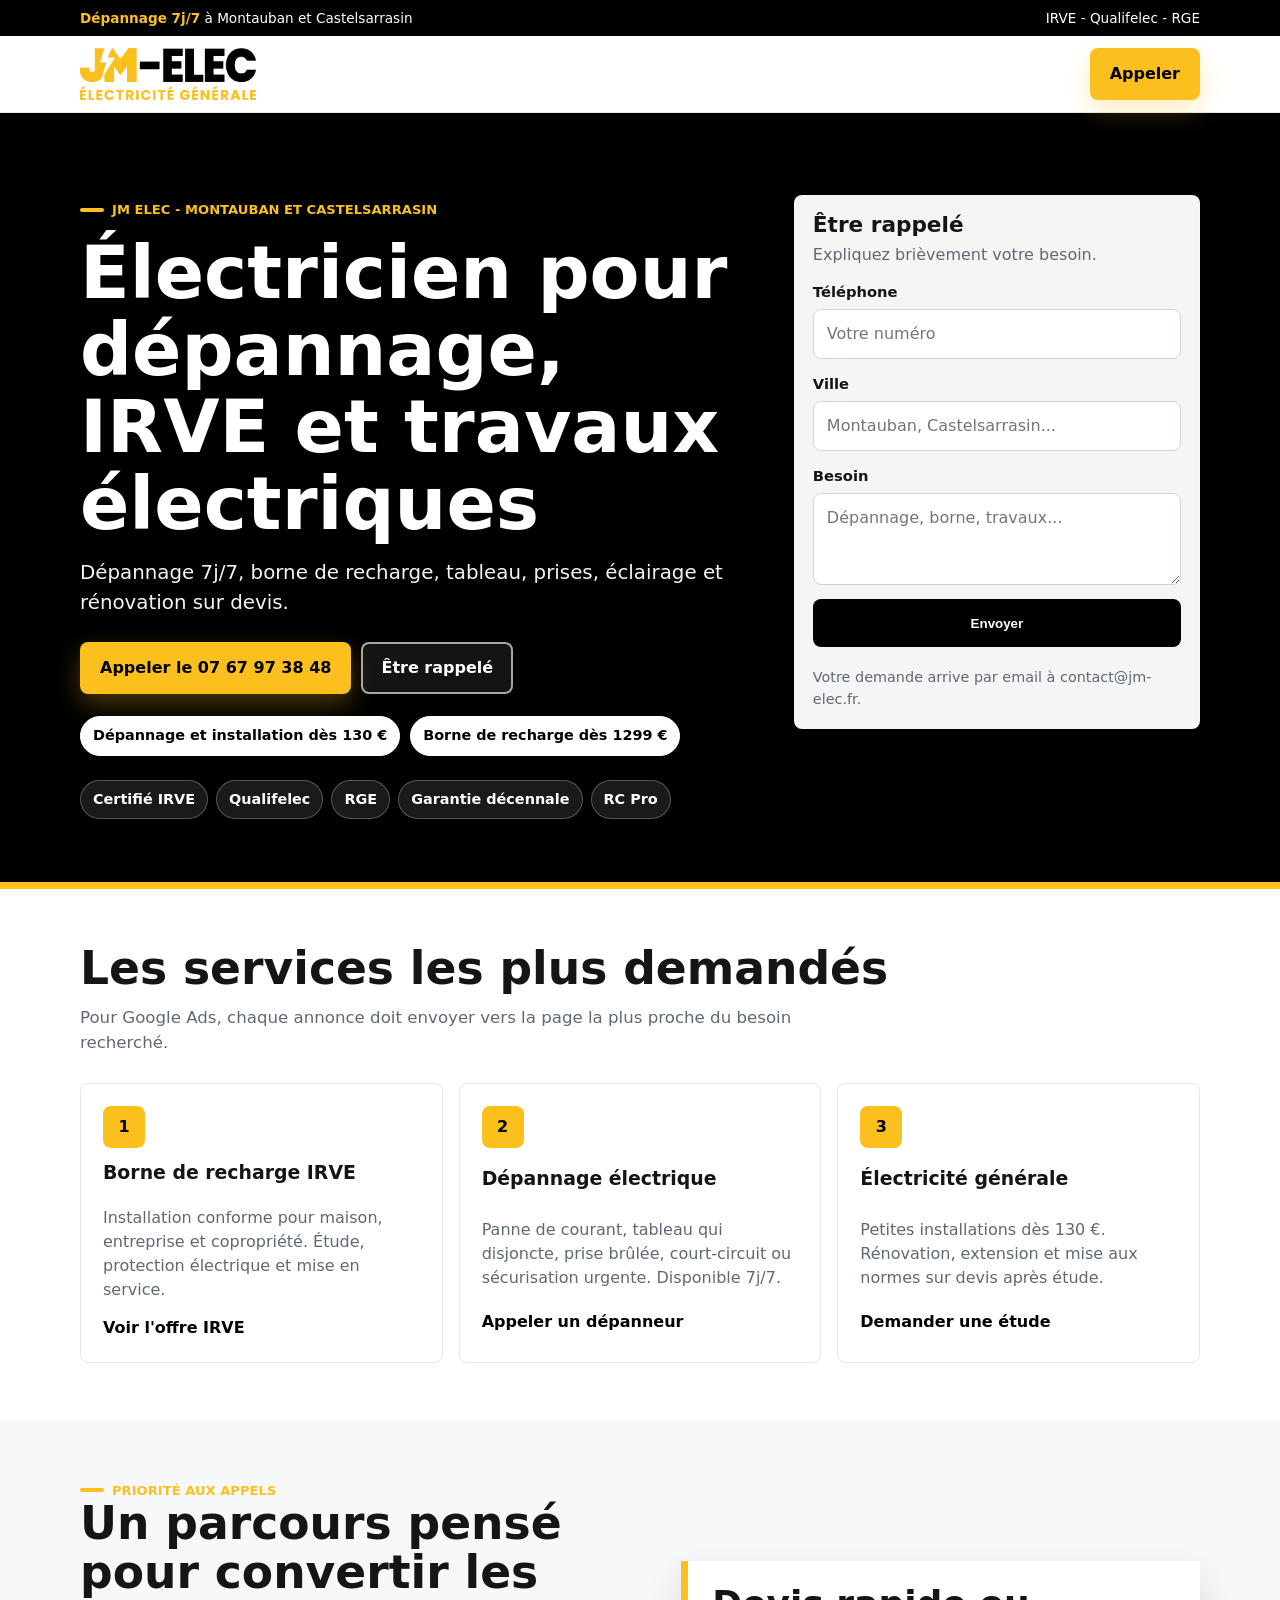
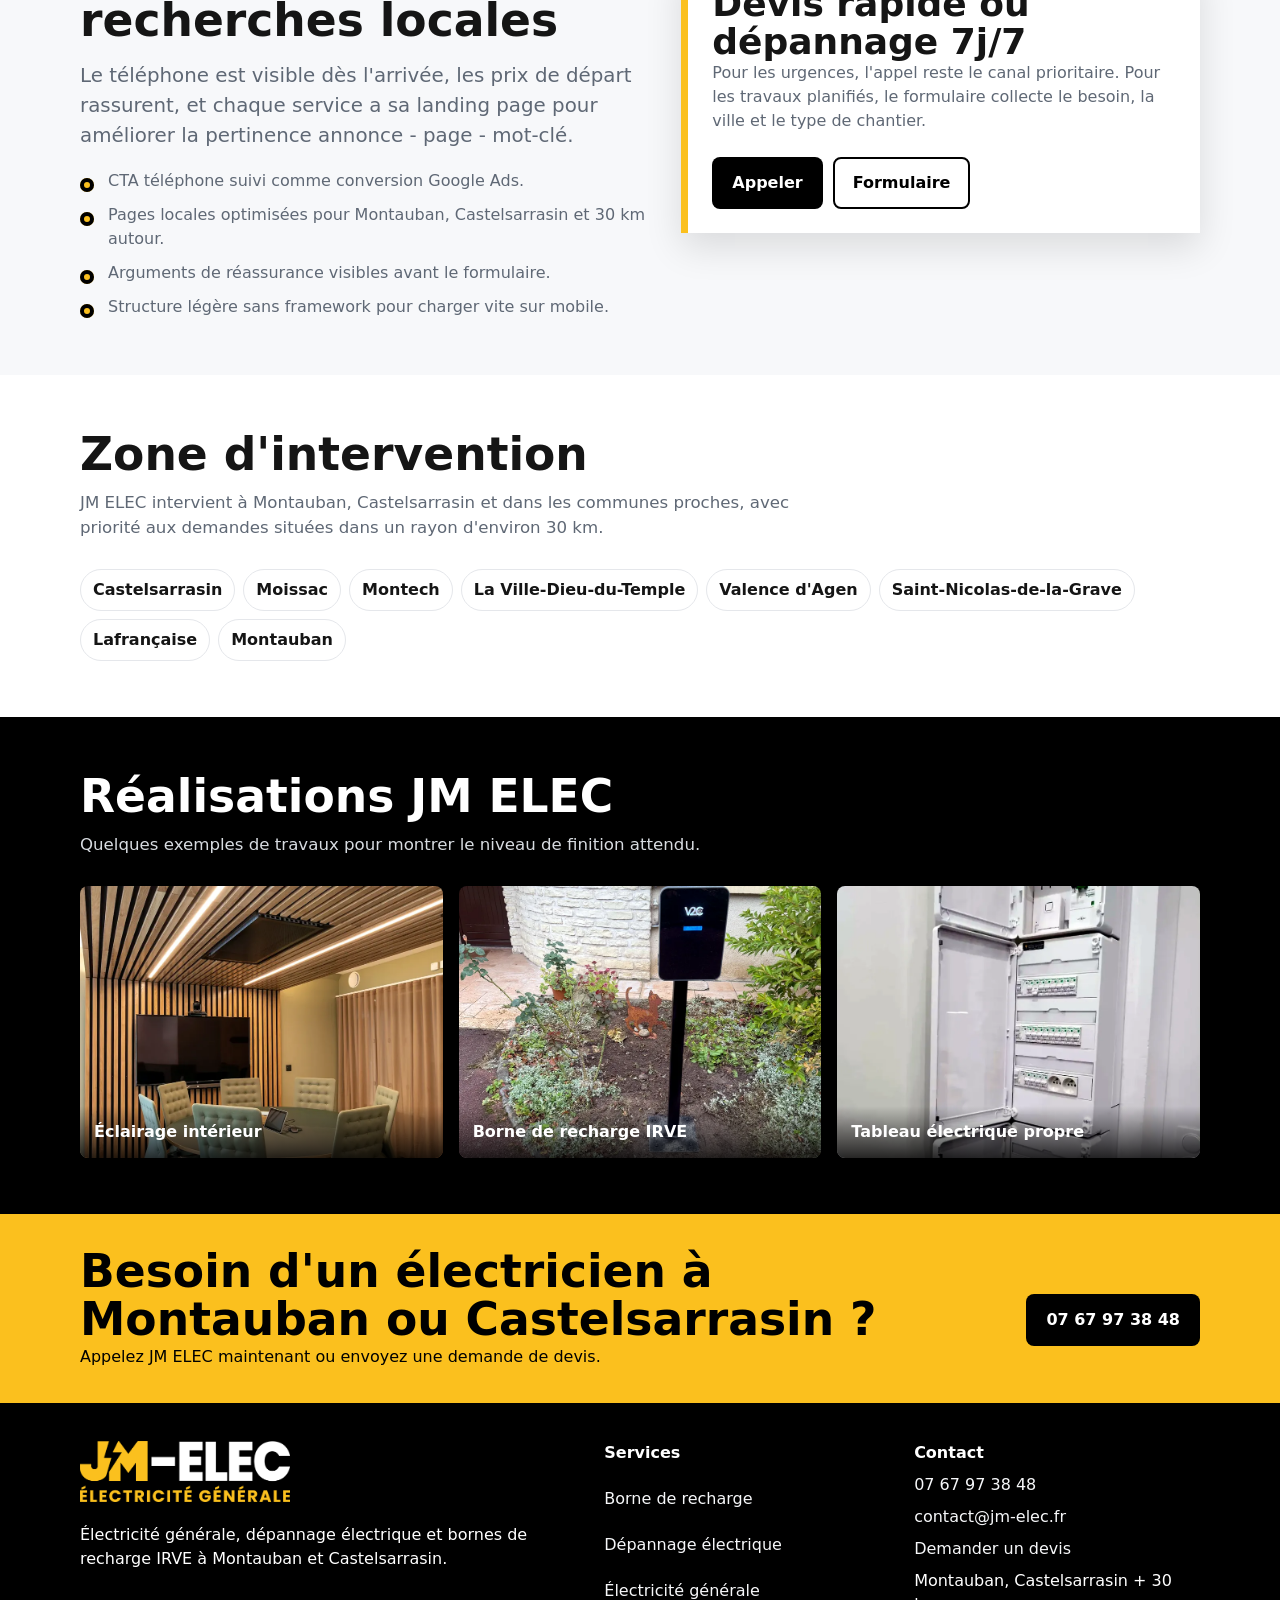
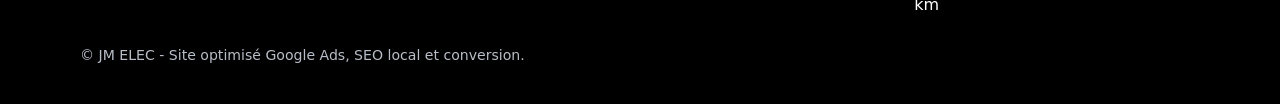
==== commit 4dff2252: "Site Google Ads JM ELEC : avis Google + formulaire via fonctions Vercel - Landings + accueil avec ta" ====
--- a/index.html
+++ b/index.html
@@ -1,311 +1,262 @@
-<!DOCTYPE html>
+<!doctype html>
 <html lang="fr">
 <head>
-<meta charset="UTF-8">
-<meta name="viewport" content="width=device-width, initial-scale=1.0">
-<title>JM-ELEC — Électricien Castelsarrasin & 30 km | Dépannage, Borne Recharge, Rénovation</title>
-<meta name="description" content="Électricien qualifié à Castelsarrasin (82). Dépannage, installation borne de recharge IRVE, rénovation électrique, mise en conformité. Devis gratuit. Intervention 30 km.">
-<meta name="robots" content="index, follow">
-<link rel="canonical" href="https://castelsarrasin.jm-elec.fr/">
-<!-- Open Graph -->
-<meta property="og:title" content="JM-ELEC — Électricien Castelsarrasin">
-<meta property="og:description" content="Artisan électricien qualifié — Dépannage, borne recharge, rénovation. 30 km autour Castelsarrasin.">
-<meta property="og:type" content="website">
-<link rel="icon" href="images/favicon.png" type="image/png">
-<link rel="stylesheet" href="css/style.css">
-<!-- Schema.org LocalBusiness -->
-<script type="application/ld+json">
-{
-  "@context":"https://schema.org",
-  "@type":"Electrician",
-  "name":"JM-ELEC",
-  "description":"Électricien qualifié — dépannage, borne recharge IRVE, rénovation, mise en conformité",
-  "areaServed":[{"@type":"City","name":"Castelsarrasin"},{"@type":"City","name":"Moissac"},{"@type":"City","name":"Valence d'Agen"},{"@type":"City","name":"Verdun-sur-Garonne"},{"@type":"City","name":"Montauban"}],
-  "address":{"@type":"PostalAddress","addressLocality":"Castelsarrasin","postalCode":"82100","addressCountry":"FR"},
-  "telephone":"0767973848",
-  "priceRange":"€€",
-  "openingHoursSpecification":[{"@type":"OpeningHoursSpecification","dayOfWeek":["Monday","Tuesday","Wednesday","Thursday","Friday"],"opens":"08:00","closes":"19:00"},{"@type":"OpeningHoursSpecification","dayOfWeek":"Saturday","opens":"09:00","closes":"17:00"}]
-}
-</script>
+  <meta charset="utf-8">
+  <meta name="viewport" content="width=device-width, initial-scale=1">
+  <title>Électricien à Montauban et Castelsarrasin | JM ELEC</title>
+  <meta name="description" content="JM ELEC, électricien à Montauban, Castelsarrasin et alentours: dépannage 7j/7, bornes IRVE, rénovation et électricité générale.">
+  <link rel="canonical" href="https://castelsarrasin.jm-elec.fr/">
+  <link rel="preload" href="assets/img/photos/hero-general.webp" as="image" fetchpriority="high">
+  <link rel="stylesheet" href="assets/css/styles.css">
+  <script async src="https://www.googletagmanager.com/gtag/js?id=AW-16619605105"></script>
+  <script>
+    window.dataLayer = window.dataLayer || [];
+    function gtag(){dataLayer.push(arguments);}
+    gtag('js', new Date());
+    gtag('config', 'AW-16619605105');
+  </script>
+  <script type="application/ld+json">
+  {
+    "@context": "https://schema.org",
+    "@type": "Electrician",
+    "name": "JM ELEC",
+    "url": "https://castelsarrasin.jm-elec.fr/",
+    "telephone": "+33767973848",
+    "image": "https://castelsarrasin.jm-elec.fr/assets/img/jm-elec-logo-web.png",
+    "description": "Électricité générale, dépannage électrique 7j/7 et installation de bornes de recharge IRVE à Montauban, Castelsarrasin et 30 km autour.",
+    "areaServed": ["Castelsarrasin", "Moissac", "Montech", "Valence d'Agen", "Montauban", "Tarn-et-Garonne"],
+    "priceRange": "Dépannage et petites installations à partir de 130 €, bornes IRVE à partir de 1299 €",
+    "hasCredential": ["IRVE", "Qualifelec", "RGE", "Garantie décennale", "Assurance RC Pro"]
+  }
+  </script>
 </head>
 <body>
-
-<!-- HEADER -->
-<header class="site-header">
-  <div class="header-inner">
-    <a href="index.html" class="logo"><img src="images/logo.png" alt="JM-ELEC Électricité Générale" onerror="this.style.display='none';this.nextElementSibling.style.display='flex'"><span class="logo-fallback" style="display:none"><span>JM</span>-ELEC</span></a>
-    <nav id="siteNav" class="site-nav" aria-label="Navigation principale">
-      <a href="depannage.html">Dépannage</a>
-      <a href="borne-recharge.html">Borne Recharge</a>
-      <a href="renovation.html">Rénovation</a>
-      <a href="conformite.html">Conformité</a>
-      <a href="electricite-generale.html">Élec. Générale</a>
-    </nav>
-    <a href="tel:+33767973848" class="header-tel" aria-label="Appeler JM-ELEC">
-      <span class="header-tel-icon">📞</span>
-      <span>07 67 97 38 48</span>
-    </a>
-    <button class="nav-toggle" id="navToggle" aria-expanded="false" aria-label="Menu">☰</button>
+  <a class="skip-link" href="#contenu">Aller au contenu</a>
+  <header class="site-header">
+    <div class="topbar">
+      <div class="topbar-inner">
+        <span><strong>Dépannage 7j/7</strong> à Montauban et Castelsarrasin</span>
+        <span>IRVE - Qualifelec - RGE</span>
+      </div>
+    </div>
+    <div class="header-inner">
+      <div class="brand-row">
+        <a class="brand" href="index.html" aria-label="Accueil JM ELEC">
+          <img src="assets/img/jm-elec-logo-web.png" width="1069" height="310" alt="JM ELEC électricité générale">
+        </a>
+        <a class="btn btn-primary header-call" href="tel:+33767973848" data-track-call>Appeler</a>
+      </div>
+      <nav class="main-nav" aria-label="Navigation principale">
+        <a href="index.html" aria-current="page">Accueil</a>
+        <a href="borne-recharge.html">Borne IRVE</a>
+        <a href="depannage-electrique.html">Dépannage</a>
+        <a href="electricite-generale.html">Électricité</a>
+        <a href="contact.html">Contact</a>
+      </nav>
+    </div>
+  </header>
+
+  <main id="contenu">
+    <section class="hero" style="--hero-image:url('assets/img/photos/hero-general.webp')">
+      <div class="hero-inner">
+        <div class="hero-conversion-grid">
+          <div class="hero-copy">
+            <span class="eyebrow">JM ELEC - Montauban et Castelsarrasin</span>
+            <h1>Électricien pour dépannage, IRVE et travaux électriques</h1>
+            <p class="hero-text">Dépannage 7j/7, borne de recharge, tableau, prises, éclairage et rénovation sur devis.</p>
+            <div class="hero-actions">
+              <a class="btn btn-primary" href="tel:+33767973848" data-track-call>Appeler le 07 67 97 38 48</a>
+              <a class="btn btn-secondary" href="#formulaire">Être rappelé</a>
+            </div>
+            <ul class="price-list" aria-label="Prix de départ">
+              <li class="price-chip">Dépannage et installation dès 130 €</li>
+              <li class="price-chip">Borne de recharge dès 1299 €</li>
+            </ul>
+            <ul class="trust-list" aria-label="Certifications et garanties">
+              <li>Certifié IRVE</li>
+              <li>Qualifelec</li>
+              <li>RGE</li>
+              <li>Garantie décennale</li>
+              <li>RC Pro</li>
+            </ul>
+          </div>
+          <aside class="hero-form-card" id="formulaire">
+            <h2>Être rappelé</h2>
+            <p>Expliquez brièvement votre besoin.</p>
+            <form class="lead-form quick-form" action="/api/send-lead" method="post" data-lead-form>
+              <input type="hidden" name="service" value="Demande générale">
+              <input type="hidden" name="page" value="index.html">
+              <div class="field">
+                <label for="home_tel_hero">Téléphone</label>
+                <input id="home_tel_hero" name="telephone" type="tel" autocomplete="tel" placeholder="Votre numéro" required>
+              </div>
+              <div class="field">
+                <label for="home_ville_hero">Ville</label>
+                <input id="home_ville_hero" name="ville" autocomplete="address-level2" placeholder="Montauban, Castelsarrasin...">
+              </div>
+              <div class="field">
+                <label for="home_message_hero">Besoin</label>
+                <textarea id="home_message_hero" name="message" placeholder="Dépannage, borne, travaux..."></textarea>
+              </div>
+              <button class="btn btn-dark" type="submit">Envoyer</button>
+              <p class="form-note">Votre demande arrive par email à contact@jm-elec.fr.</p>
+            </form>
+          </aside>
+        </div>
+      </div>
+    </section>
+
+    <section class="section">
+      <div class="section-inner">
+        <div class="section-head">
+          <h2>Les services les plus demandés</h2>
+          <p>Pour Google Ads, chaque annonce doit envoyer vers la page la plus proche du besoin recherché.</p>
+        </div>
+        <div class="grid grid-3">
+          <article class="card service-card">
+            <span class="service-mark">1</span>
+            <h3>Borne de recharge IRVE</h3>
+            <p>Installation conforme pour maison, entreprise et copropriété. Étude, protection électrique et mise en service.</p>
+            <a href="borne-recharge.html">Voir l'offre IRVE</a>
+          </article>
+          <article class="card service-card">
+            <span class="service-mark">2</span>
+            <h3>Dépannage électrique</h3>
+            <p>Panne de courant, tableau qui disjoncte, prise brûlée, court-circuit ou sécurisation urgente. Disponible 7j/7.</p>
+            <a href="depannage-electrique.html">Appeler un dépanneur</a>
+          </article>
+          <article class="card service-card">
+            <span class="service-mark">3</span>
+            <h3>Électricité générale</h3>
+            <p>Petites installations dès 130 €. Rénovation, extension et mise aux normes sur devis après étude.</p>
+            <a href="electricite-generale.html">Demander une étude</a>
+          </article>
+        </div>
+      </div>
+    </section>
+
+    <section class="section section-soft">
+      <div class="section-inner split">
+        <div>
+          <span class="eyebrow">Priorité aux appels</span>
+          <h2>Un parcours pensé pour convertir les recherches locales</h2>
+          <p class="hero-text" style="color:var(--muted)">Le téléphone est visible dès l'arrivée, les prix de départ rassurent, et chaque service a sa landing page pour améliorer la pertinence annonce - page - mot-clé.</p>
+          <ul class="check-list">
+            <li>CTA téléphone suivi comme conversion Google Ads.</li>
+            <li>Pages locales optimisées pour Montauban, Castelsarrasin et 30 km autour.</li>
+            <li>Arguments de réassurance visibles avant le formulaire.</li>
+            <li>Structure légère sans framework pour charger vite sur mobile.</li>
+          </ul>
+        </div>
+        <aside class="highlight-panel">
+          <h2>Devis rapide ou dépannage 7j/7</h2>
+          <p class="muted">Pour les urgences, l'appel reste le canal prioritaire. Pour les travaux planifiés, le formulaire collecte le besoin, la ville et le type de chantier.</p>
+          <div class="actions">
+            <a class="btn btn-dark" href="tel:+33767973848" data-track-call>Appeler</a>
+            <a class="btn btn-outline" href="contact.html">Formulaire</a>
+          </div>
+        </aside>
+      </div>
+    </section>
+
+    <section class="section">
+      <div class="section-inner">
+        <div class="section-head">
+          <h2>Zone d'intervention</h2>
+          <p>JM ELEC intervient à Montauban, Castelsarrasin et dans les communes proches, avec priorité aux demandes situées dans un rayon d'environ 30 km.</p>
+        </div>
+        <ul class="zone-list" aria-label="Villes desservies">
+          <li>Castelsarrasin</li>
+          <li>Moissac</li>
+          <li>Montech</li>
+          <li>La Ville-Dieu-du-Temple</li>
+          <li>Valence d'Agen</li>
+          <li>Saint-Nicolas-de-la-Grave</li>
+          <li>Lafrançaise</li>
+          <li>Montauban</li>
+        </ul>
+      </div>
+    </section>
+
+    <section class="section section-dark">
+      <div class="section-inner">
+        <div class="section-head">
+          <h2>Réalisations JM ELEC</h2>
+          <p>Quelques exemples de travaux pour montrer le niveau de finition attendu.</p>
+        </div>
+        <div class="grid grid-3">
+          <figure class="photo-card">
+            <img src="assets/img/photos/eclairage-salle.webp" width="900" height="675" loading="lazy" alt="Éclairage LED intégré dans une salle professionnelle">
+            <figcaption>Éclairage intérieur</figcaption>
+          </figure>
+          <figure class="photo-card">
+            <img src="assets/img/photos/irve-borne-jardin.webp" width="900" height="675" loading="lazy" alt="Borne de recharge IRVE posée chez un client">
+            <figcaption>Borne de recharge IRVE</figcaption>
+          </figure>
+          <figure class="photo-card">
+            <img src="assets/img/photos/tableau-fini.webp" width="900" height="675" loading="lazy" alt="Tableau électrique propre après travaux">
+            <figcaption>Tableau électrique propre</figcaption>
+          </figure>
+        </div>
+      </div>
+    </section>
+
+    <section class="section section-soft reviews" data-google-reviews data-endpoint="/api/avis-google" hidden>
+      <div class="section-inner">
+        <div class="section-head">
+          <h2>Ils nous ont fait confiance</h2>
+          <p>Avis vérifiés laissés par nos clients sur Google.</p>
+        </div>
+        <div class="reviews-summary" data-reviews-summary></div>
+        <div class="grid grid-3 reviews-list" data-reviews-list></div>
+        <p class="reviews-attribution">
+          <span class="reviews-google">Avis Google</span>
+          <a class="reviews-more" data-reviews-link href="#" target="_blank" rel="noopener nofollow" hidden>Voir nos avis sur Google</a>
+        </p>
+      </div>
+    </section>
+
+    <section class="cta-band">
+      <div class="section-inner">
+        <div>
+          <h2>Besoin d'un électricien à Montauban ou Castelsarrasin ?</h2>
+          <p>Appelez JM ELEC maintenant ou envoyez une demande de devis.</p>
+        </div>
+        <div class="actions">
+          <a class="btn btn-dark" href="tel:+33767973848" data-track-call>07 67 97 38 48</a>
+        </div>
+      </div>
+    </section>
+  </main>
+
+  <footer class="site-footer">
+    <div class="section-inner footer-grid">
+      <div>
+        <img class="footer-logo" src="assets/img/jm-elec-logo-white.png" width="1069" height="310" alt="JM ELEC">
+        <p>Électricité générale, dépannage électrique et bornes de recharge IRVE à Montauban et Castelsarrasin.</p>
+      </div>
+      <div class="footer-links">
+        <strong>Services</strong>
+        <a href="borne-recharge.html">Borne de recharge</a>
+        <a href="depannage-electrique.html">Dépannage électrique</a>
+        <a href="electricite-generale.html">Électricité générale</a>
+      </div>
+      <div class="footer-links">
+        <strong>Contact</strong>
+        <a href="tel:+33767973848" data-track-call>07 67 97 38 48</a>
+        <a href="mailto:contact@jm-elec.fr">contact@jm-elec.fr</a>
+        <a href="contact.html">Demander un devis</a>
+        <span>Montauban, Castelsarrasin + 30 km</span>
+      </div>
+    </div>
+    <div class="section-inner footer-small">© JM ELEC - Site optimisé Google Ads, SEO local et conversion.</div>
+  </footer>
+
+  <div class="mobile-call-bar" aria-label="Actions rapides">
+    <a href="tel:+33767973848" data-track-call>Appeler</a>
+    <a href="#formulaire">Devis</a>
   </div>
-</header>
-
-<!-- HERO -->
-<section class="hero">
-  <div class="container">
-    <div class="hero-content">
-      <span class="hero-badge">📍 Castelsarrasin & 30 km — Tarn-et-Garonne (82)</span>
-      <h1>Votre électricien de <span>confiance</span> en Tarn-et-Garonne</h1>
-      <p>Dépannage d'urgence, installation borne de recharge IRVE, rénovation électrique, mise en conformité. Artisan qualifié, devis gratuit sans engagement.</p>
-      <div class="hero-actions">
-        <a href="tel:+33767973848" class="btn btn-appel btn-lg">📞 Appeler maintenant</a>
-        <a href="#contact" class="btn btn-secondary">Demander un devis</a>
-      </div>
-      <div class="hero-trust">
-        <span><strong>✅</strong> Artisan certifié</span>
-        <span><strong>✅</strong> IRVE agréé</span>
-        <span><strong>✅</strong> Assurance décennale</span>
-        <span><strong>✅</strong> Devis gratuit</span>
-      </div>
-    </div>
-  </div>
-</section>
-
-<!-- STATS BAR -->
-<div class="stats-bar">
-  <div class="stats-inner">
-    <div class="stat-item">
-      <span class="stat-number">10+</span>
-      <span class="stat-label">Ans d'expérience</span>
-    </div>
-    <div class="stat-item">
-      <span class="stat-number">200+</span>
-      <span class="stat-label">Chantiers réalisés</span>
-    </div>
-    <div class="stat-item">
-      <span class="stat-number">30 km</span>
-      <span class="stat-label">Zone d'intervention</span>
-    </div>
-    <div class="stat-item">
-      <span class="stat-number">6j/7</span>
-      <span class="stat-label">Disponibilité</span>
-    </div>
-  </div>
-</div>
-
-<!-- SERVICES -->
-<section class="section">
-  <div class="container">
-    <h2 class="section-title">Nos services électriques</h2>
-    <div class="divider"></div>
-    <p class="section-sub">Particuliers et professionnels — intervention rapide dans un rayon de 30 km autour de Castelsarrasin.</p>
-    <div class="services-grid">
-      <div class="service-card">
-        <div class="service-icon">🔴</div>
-        <h3>Dépannage électrique</h3>
-        <p>Panne, disjoncteur qui saute, coupure d'électricité : intervention rapide pour remettre votre installation en marche.</p>
-        <a href="depannage.html" class="card-link">En savoir plus →</a>
-      </div>
-      <div class="service-card">
-        <div class="service-icon">⚡</div>
-        <h3>Borne de recharge IRVE</h3>
-        <p>Installation de wallbox et bornes de recharge pour véhicules électriques. Électricien certifié IRVE — aides CEE disponibles.</p>
-        <a href="borne-recharge.html" class="card-link">En savoir plus →</a>
-      </div>
-      <div class="service-card">
-        <div class="service-icon">🏠</div>
-        <h3>Rénovation électrique</h3>
-        <p>Refaire votre installation, remplacer le tableau électrique, câblage complet. Mise aux normes NF C 15-100 garantie.</p>
-        <a href="renovation.html" class="card-link">En savoir plus →</a>
-      </div>
-      <div class="service-card">
-        <div class="service-icon">✅</div>
-        <h3>Mise en conformité</h3>
-        <p>Diagnostic électrique, rapport CONSUEL, mise aux normes avant vente ou location. Rapport détaillé fourni.</p>
-        <a href="conformite.html" class="card-link">En savoir plus →</a>
-      </div>
-      <div class="service-card">
-        <div class="service-icon">🔧</div>
-        <h3>Électricité générale</h3>
-        <p>Pose de prises, éclairage LED, spots encastrés, câblage, domotique, volets roulants, pompe à chaleur…</p>
-        <a href="electricite-generale.html" class="card-link">En savoir plus →</a>
-      </div>
-    </div>
-  </div>
-</section>
-
-<!-- CONFIANCE -->
-<section class="section section-alt">
-  <div class="container">
-    <h2 class="section-title text-center">Pourquoi choisir JM-ELEC ?</h2>
-    <div class="divider divider-center"></div>
-    <div class="trust-grid">
-      <div class="trust-item">
-        <div class="trust-icon">🏅</div>
-        <h4>Artisan certifié</h4>
-        <p>Qualifications professionnelles à jour, travaux conformes aux normes en vigueur.</p>
-      </div>
-      <div class="trust-item">
-        <div class="trust-icon">⚡</div>
-        <h4>IRVE agréé</h4>
-        <p>Certification IRVE pour l'installation de bornes de recharge véhicules électriques.</p>
-      </div>
-      <div class="trust-item">
-        <div class="trust-icon">🛡️</div>
-        <h4>Assurance décennale</h4>
-        <p>Tous nos travaux sont couverts par une assurance décennale et responsabilité civile.</p>
-      </div>
-      <div class="trust-item">
-        <div class="trust-icon">💬</div>
-        <h4>Devis gratuit</h4>
-        <p>Devis détaillé et sans engagement sous 48h. Aucune mauvaise surprise.</p>
-      </div>
-      <div class="trust-item">
-        <div class="trust-icon">📍</div>
-        <h4>Artisan local</h4>
-        <p>Basé à Castelsarrasin, intervention rapide dans tout le Tarn-et-Garonne sur 30 km.</p>
-      </div>
-      <div class="trust-item">
-        <div class="trust-icon">🕐</div>
-        <h4>Disponible 6j/7</h4>
-        <p>Du lundi au samedi pour vos urgences et vos chantiers planifiés.</p>
-      </div>
-    </div>
-  </div>
-</section>
-
-<!-- ZONE -->
-<section class="section">
-  <div class="container">
-    <h2 class="section-title">Zone d'intervention</h2>
-    <div class="divider"></div>
-    <div class="zone-box">
-      <div class="zone-icon">🗺️</div>
-      <div>
-        <p><strong>JM-ELEC intervient dans un rayon de 30 km autour de Castelsarrasin (82100).</strong></p>
-        <p style="margin:.5rem 0 .75rem;font-size:.93rem;">Communes couvertes notamment :</p>
-        <div class="zone-villes">
-          <span class="ville-tag">Castelsarrasin</span>
-          <span class="ville-tag">Moissac</span>
-          <span class="ville-tag">Valence d'Agen</span>
-          <span class="ville-tag">Verdun-sur-Garonne</span>
-          <span class="ville-tag">Montauban</span>
-          <span class="ville-tag">Beaumont-de-Lomagne</span>
-          <span class="ville-tag">Lavit</span>
-          <span class="ville-tag">Grisolles</span>
-          <span class="ville-tag">Auvillar</span>
-          <span class="ville-tag">Lauzerte</span>
-          <span class="ville-tag">Mas-Grenier</span>
-          <span class="ville-tag">St-Nicolas-de-la-Grave</span>
-        </div>
-        <p style="margin-top:1rem;font-size:.88rem;opacity:.8;">Vous n'êtes pas dans cette liste ? Contactez-nous, nous étudions toute demande.</p>
-      </div>
-    </div>
-  </div>
-</section>
-
-<!-- CONTACT -->
-<section class="section section-alt" id="contact">
-  <div class="container">
-    <div style="display:grid;grid-template-columns:1fr 1fr;gap:2.5rem;align-items:start;flex-wrap:wrap;">
-      <div>
-        <h2 class="section-title">Demandez votre devis gratuit</h2>
-        <div class="divider"></div>
-        <p style="margin-bottom:1.5rem;">Décrivez votre besoin, nous vous répondons sous 24h.</p>
-        <p style="margin-bottom:.75rem;font-size:.95rem;"><strong>Ou appelez directement :</strong></p>
-        <a href="tel:+33767973848" class="btn btn-appel" style="margin-bottom:1.5rem;">📞 07 67 97 38 48</a>
-        <p style="font-size:.85rem;opacity:.7;">Lun–Ven 8h–19h · Sam 9h–17h</p>
-      </div>
-      <div class="contact-section">
-        <form id="contactForm" novalidate>
-          <div class="form-row">
-            <div class="form-group">
-              <label for="prenom">Prénom *</label>
-              <input type="text" id="prenom" name="prenom" required placeholder="Jean">
-            </div>
-            <div class="form-group">
-              <label for="nom">Nom *</label>
-              <input type="text" id="nom" name="nom" required placeholder="Dupont">
-            </div>
-          </div>
-          <div class="form-group">
-            <label for="tel">Téléphone *</label>
-            <input type="tel" id="tel" name="tel" required placeholder="06 XX XX XX XX">
-          </div>
-          <div class="form-group">
-            <label for="email">E-mail</label>
-            <input type="email" id="email" name="email" placeholder="jean@email.com">
-          </div>
-          <div class="form-group">
-            <label for="service">Service souhaité *</label>
-            <select id="service" name="service" required>
-              <option value="">— Choisir —</option>
-              <option>Dépannage électrique</option>
-              <option>Installation borne de recharge</option>
-              <option>Rénovation électrique</option>
-              <option>Mise en conformité</option>
-              <option>Électricité générale</option>
-              <option>Autre</option>
-            </select>
-          </div>
-          <div class="form-group">
-            <label for="message">Votre demande</label>
-            <textarea id="message" name="message" placeholder="Décrivez votre besoin…"></textarea>
-          </div>
-          <button type="submit" class="btn btn-primary btn-lg" style="width:100%;justify-content:center;">
-            Envoyer ma demande de devis
-          </button>
-          <div id="formSuccess" class="form-success">
-            ✅ Merci ! JM-ELEC vous contacte sous 24h.
-          </div>
-          <div id="formError" class="form-error">
-            ❌ Une erreur est survenue. Appelez directement le <a href="tel:+33767973848">07 67 97 38 48</a>.
-          </div>
-        </form>
-      </div>
-    </div>
-  </div>
-</section>
-
-<!-- CTA BAR MOBILE -->
-<div class="cta-bar-mobile">
-  <a href="tel:+33767973848">📞 Appeler JM-ELEC — 07 67 97 38 48</a>
-</div>
-
-<!-- FOOTER -->
-<footer class="site-footer">
-  <div class="container">
-    <div class="footer-grid">
-      <div class="footer-col">
-        <h4>JM-ELEC</h4>
-        <p>Électricien qualifié à Castelsarrasin (82). Particuliers et professionnels.</p>
-        <p style="margin-top:.75rem;"><a href="tel:+33767973848">📞 07 67 97 38 48</a></p>
-      </div>
-      <div class="footer-col">
-        <h4>Services</h4>
-        <ul>
-          <li><a href="depannage.html">Dépannage électrique</a></li>
-          <li><a href="borne-recharge.html">Borne de recharge IRVE</a></li>
-          <li><a href="renovation.html">Rénovation électrique</a></li>
-          <li><a href="conformite.html">Mise en conformité</a></li>
-          <li><a href="electricite-generale.html">Électricité générale</a></li>
-        </ul>
-      </div>
-      <div class="footer-col">
-        <h4>Zone</h4>
-        <p>Castelsarrasin, Moissac, Valence d'Agen, Verdun-sur-Garonne, Montauban et environs — 30 km.</p>
-      </div>
-      <div class="footer-col">
-        <h4>Horaires</h4>
-        <p>Lun – Ven : 8h – 19h<br>Samedi : 9h – 17h<br>Dimanche : urgences</p>
-      </div>
-    </div>
-    <div class="footer-bottom">
-      <span>© 2026 JM-ELEC — Castelsarrasin (82)</span>
-      <span>Électricien qualifié — IRVE certifié — Assurance décennale</span>
-    </div>
-  </div>
-</footer>
-
-<script src="js/main.js"></script>
+  <script src="assets/js/main.js" defer></script>
+  <script src="assets/js/avis-google.js" defer></script>
 </body>
 </html>
--- a/assets/css/styles.css
+++ b/assets/css/styles.css
@@ -0,0 +1,984 @@
+:root {
+  --yellow: #fbc01e;
+  --yellow-dark: #d99b00;
+  --black: #000000;
+  --ink: #151515;
+  --muted: #5f6875;
+  --line: #e5e7eb;
+  --paper: #ffffff;
+  --soft: #f7f8fa;
+  --blue: #1d4ed8;
+  --green: #0f766e;
+  --shadow: 0 14px 35px rgba(0, 0, 0, 0.12);
+  --radius: 8px;
+  color-scheme: light;
+}
+
+* {
+  box-sizing: border-box;
+}
+
+html {
+  scroll-behavior: smooth;
+}
+
+body {
+  margin: 0;
+  font-family: system-ui, -apple-system, BlinkMacSystemFont, "Segoe UI", Arial, sans-serif;
+  color: var(--ink);
+  background: var(--paper);
+  line-height: 1.5;
+}
+
+img {
+  max-width: 100%;
+  height: auto;
+}
+
+a {
+  color: inherit;
+}
+
+.skip-link {
+  position: absolute;
+  left: 12px;
+  top: -100px;
+  z-index: 10;
+  background: var(--black);
+  color: var(--paper);
+  padding: 10px 14px;
+  border-radius: var(--radius);
+}
+
+.skip-link:focus {
+  top: 12px;
+}
+
+.site-header {
+  position: sticky;
+  top: 0;
+  z-index: 20;
+  background: rgba(255, 255, 255, 0.96);
+  border-bottom: 1px solid var(--line);
+  backdrop-filter: blur(12px);
+}
+
+.topbar {
+  background: var(--black);
+  color: var(--paper);
+  font-size: 0.85rem;
+}
+
+.topbar-inner,
+.header-inner,
+.section-inner {
+  width: min(1120px, calc(100% - 32px));
+  margin: 0 auto;
+}
+
+.topbar-inner {
+  display: flex;
+  flex-wrap: wrap;
+  gap: 12px;
+  align-items: center;
+  justify-content: space-between;
+  min-height: 36px;
+  padding: 6px 0;
+}
+
+.topbar strong {
+  color: var(--yellow);
+}
+
+.header-inner {
+  display: block;
+  gap: 12px;
+  padding: 12px 0;
+}
+
+.brand-row {
+  display: flex;
+  align-items: center;
+  justify-content: space-between;
+  gap: 14px;
+}
+
+.brand {
+  display: inline-flex;
+  align-items: center;
+  gap: 10px;
+  text-decoration: none;
+}
+
+.brand img {
+  width: 176px;
+  display: block;
+}
+
+.main-nav {
+  display: none;
+  flex-wrap: wrap;
+  gap: 8px;
+  overflow-x: visible;
+  padding-bottom: 2px;
+}
+
+.header-call {
+  min-height: 42px;
+  padding: 9px 14px;
+  white-space: nowrap;
+}
+
+.main-nav a {
+  flex: 0 0 auto;
+  text-decoration: none;
+  font-size: 0.92rem;
+  font-weight: 700;
+  padding: 8px 10px;
+  border-radius: var(--radius);
+  color: #20242a;
+}
+
+.main-nav a[aria-current="page"],
+.main-nav a:hover {
+  background: var(--yellow);
+  color: var(--black);
+}
+
+.hero {
+  position: relative;
+  color: var(--paper);
+  background: var(--black);
+  overflow: hidden;
+}
+
+.hero::before {
+  content: "";
+  position: absolute;
+  inset: 0;
+  background:
+    linear-gradient(90deg, rgba(0, 0, 0, 0.92), rgba(0, 0, 0, 0.72), rgba(0, 0, 0, 0.35)),
+    var(--hero-image, none);
+  background-size: cover;
+  background-position: center;
+  transform: scale(1.01);
+}
+
+.hero::after {
+  content: "";
+  position: absolute;
+  inset: auto 0 0 0;
+  height: 7px;
+  background: var(--yellow);
+}
+
+.hero-inner {
+  position: relative;
+  width: min(1120px, calc(100% - 32px));
+  margin: 0 auto;
+  padding: 54px 0 44px;
+}
+
+.hero-conversion-grid {
+  display: grid;
+  gap: 26px;
+  align-items: start;
+}
+
+.hero-copy {
+  min-width: 0;
+}
+
+.hero-form-card {
+  border: 1px solid rgba(255, 255, 255, 0.16);
+  border-radius: var(--radius);
+  background: rgba(255, 255, 255, 0.96);
+  color: var(--ink);
+  padding: 18px;
+  box-shadow: var(--shadow);
+}
+
+.hero-form-card h2 {
+  font-size: 1.35rem;
+}
+
+.hero-form-card p {
+  margin-top: 6px;
+  color: var(--muted);
+}
+
+.quick-form {
+  margin-top: 14px;
+}
+
+.eyebrow {
+  display: inline-flex;
+  align-items: center;
+  gap: 8px;
+  color: var(--yellow);
+  font-weight: 900;
+  font-size: 0.82rem;
+  text-transform: uppercase;
+}
+
+.eyebrow::before {
+  content: "";
+  width: 24px;
+  height: 4px;
+  background: var(--yellow);
+  border-radius: 999px;
+}
+
+h1,
+h2,
+h3,
+.display {
+  margin: 0;
+  line-height: 1.06;
+  font-weight: 900;
+}
+
+h1 {
+  max-width: 820px;
+  margin-top: 14px;
+  font-size: clamp(2.15rem, 8vw, 4.55rem);
+}
+
+h2 {
+  font-size: clamp(1.75rem, 5vw, 2.85rem);
+}
+
+h3 {
+  font-size: 1.18rem;
+}
+
+p {
+  margin: 0;
+}
+
+.hero-text {
+  max-width: 710px;
+  margin-top: 16px;
+  font-size: clamp(1rem, 2.6vw, 1.24rem);
+  color: #f2f4f7;
+}
+
+.hero-actions,
+.actions {
+  display: flex;
+  flex-wrap: wrap;
+  gap: 10px;
+  align-items: center;
+  margin-top: 24px;
+}
+
+.btn {
+  display: inline-flex;
+  align-items: center;
+  justify-content: center;
+  min-height: 48px;
+  padding: 12px 18px;
+  border: 2px solid transparent;
+  border-radius: var(--radius);
+  font-weight: 900;
+  text-decoration: none;
+  text-align: center;
+  cursor: pointer;
+  transition: transform 160ms ease, box-shadow 160ms ease, background 160ms ease;
+}
+
+.btn:hover {
+  transform: translateY(-1px);
+}
+
+.btn-primary {
+  color: var(--black);
+  background: var(--yellow);
+  box-shadow: 0 10px 24px rgba(251, 192, 30, 0.28);
+}
+
+.btn-primary:hover {
+  background: #ffd452;
+}
+
+.btn-secondary {
+  color: var(--paper);
+  border-color: rgba(255, 255, 255, 0.62);
+  background: rgba(255, 255, 255, 0.08);
+}
+
+.btn-dark {
+  color: var(--paper);
+  background: var(--black);
+}
+
+.btn-outline {
+  color: var(--black);
+  border-color: var(--black);
+  background: transparent;
+}
+
+.trust-list,
+.price-list,
+.zone-list,
+.check-list {
+  list-style: none;
+  padding: 0;
+  margin: 0;
+}
+
+.trust-list {
+  display: flex;
+  flex-wrap: wrap;
+  gap: 8px;
+  margin-top: 24px;
+}
+
+.trust-list li,
+.price-chip,
+.tag {
+  border: 1px solid rgba(255, 255, 255, 0.26);
+  border-radius: 999px;
+  padding: 8px 12px;
+  background: rgba(255, 255, 255, 0.1);
+  color: var(--paper);
+  font-size: 0.9rem;
+  font-weight: 800;
+}
+
+.price-list {
+  display: grid;
+  gap: 10px;
+  margin-top: 22px;
+}
+
+.price-chip {
+  width: fit-content;
+  color: var(--black);
+  background: var(--paper);
+  border-color: var(--paper);
+}
+
+.section {
+  padding: 56px 0;
+}
+
+.section-soft {
+  background: var(--soft);
+}
+
+.section-dark {
+  background: var(--black);
+  color: var(--paper);
+}
+
+.section-head {
+  display: grid;
+  gap: 12px;
+  margin-bottom: 28px;
+}
+
+.section-head p {
+  max-width: 760px;
+  color: var(--muted);
+  font-size: 1.04rem;
+}
+
+.section-dark .section-head p,
+.section-dark .muted {
+  color: #d7dbe0;
+}
+
+.grid {
+  display: grid;
+  gap: 16px;
+}
+
+.grid-3,
+.grid-2,
+.grid-4 {
+  grid-template-columns: 1fr;
+}
+
+.card {
+  border: 1px solid var(--line);
+  border-radius: var(--radius);
+  background: var(--paper);
+  padding: 22px;
+}
+
+.section-dark .card {
+  color: var(--ink);
+}
+
+.card h3 {
+  margin-bottom: 10px;
+}
+
+.card p,
+.muted {
+  color: var(--muted);
+}
+
+.service-card {
+  display: grid;
+  gap: 14px;
+}
+
+.service-mark,
+.step-number {
+  display: inline-flex;
+  align-items: center;
+  justify-content: center;
+  width: 42px;
+  height: 42px;
+  border-radius: var(--radius);
+  background: var(--yellow);
+  color: var(--black);
+  font-weight: 900;
+}
+
+.service-card a {
+  color: var(--black);
+  font-weight: 900;
+  text-decoration: none;
+}
+
+.split {
+  display: grid;
+  gap: 28px;
+  align-items: center;
+}
+
+.highlight-panel {
+  border-left: 7px solid var(--yellow);
+  background: var(--paper);
+  color: var(--ink);
+  box-shadow: var(--shadow);
+  padding: 24px;
+}
+
+.highlight-panel h2 {
+  font-size: clamp(1.55rem, 5vw, 2.25rem);
+}
+
+.check-list {
+  display: grid;
+  gap: 10px;
+  margin-top: 18px;
+}
+
+.check-list li {
+  position: relative;
+  padding-left: 28px;
+  color: var(--muted);
+}
+
+.check-list li::before {
+  content: "";
+  position: absolute;
+  left: 0;
+  top: 0.62em;
+  width: 14px;
+  height: 14px;
+  border-radius: 50%;
+  background: var(--yellow);
+  box-shadow: inset 0 0 0 4px var(--black);
+}
+
+.section-dark .check-list li {
+  color: #e4e7eb;
+}
+
+.photo-card {
+  position: relative;
+  min-height: 220px;
+  margin: 0;
+  overflow: hidden;
+  border-radius: var(--radius);
+  background: var(--black);
+  box-shadow: var(--shadow);
+}
+
+.photo-card img {
+  display: block;
+  width: 100%;
+  height: 100%;
+  min-height: 220px;
+  aspect-ratio: 4 / 3;
+  object-fit: cover;
+}
+
+.photo-card.wide img {
+  aspect-ratio: 16 / 9;
+}
+
+.photo-card figcaption {
+  position: absolute;
+  left: 0;
+  right: 0;
+  bottom: 0;
+  padding: 14px;
+  color: var(--paper);
+  font-weight: 900;
+  background: linear-gradient(180deg, rgba(0, 0, 0, 0), rgba(0, 0, 0, 0.78));
+}
+
+.step {
+  display: grid;
+  gap: 12px;
+  align-content: start;
+}
+
+.testimonial {
+  display: grid;
+  gap: 12px;
+}
+
+.stars {
+  color: var(--yellow-dark);
+  font-weight: 900;
+}
+
+.faq {
+  display: grid;
+  gap: 10px;
+}
+
+.faq details {
+  border: 1px solid var(--line);
+  border-radius: var(--radius);
+  background: var(--paper);
+  padding: 16px 18px;
+}
+
+.faq summary {
+  cursor: pointer;
+  font-weight: 900;
+}
+
+.faq p {
+  margin-top: 10px;
+  color: var(--muted);
+}
+
+.lead-form {
+  display: grid;
+  gap: 14px;
+}
+
+.form-grid {
+  display: grid;
+  gap: 14px;
+}
+
+.field {
+  display: grid;
+  gap: 6px;
+}
+
+.field label {
+  font-weight: 900;
+  font-size: 0.92rem;
+}
+
+.field input,
+.field select,
+.field textarea {
+  width: 100%;
+  min-height: 48px;
+  border: 1px solid #cfd5dd;
+  border-radius: var(--radius);
+  padding: 12px 13px;
+  font: inherit;
+  background: var(--paper);
+}
+
+.field textarea {
+  min-height: 92px;
+  resize: vertical;
+}
+
+.form-note {
+  color: var(--muted);
+  font-size: 0.9rem;
+}
+
+.form-success {
+  display: none;
+  border: 1px solid rgba(15, 118, 110, 0.3);
+  border-radius: var(--radius);
+  background: rgba(15, 118, 110, 0.08);
+  color: #064e3b;
+  padding: 12px;
+  font-weight: 800;
+}
+
+.form-success.is-visible {
+  display: block;
+}
+
+.zone-list {
+  display: flex;
+  flex-wrap: wrap;
+  gap: 8px;
+}
+
+.zone-list li {
+  border: 1px solid var(--line);
+  border-radius: 999px;
+  background: var(--paper);
+  padding: 8px 12px;
+  font-weight: 800;
+}
+
+.cta-band {
+  background: var(--yellow);
+  color: var(--black);
+  padding: 34px 0;
+}
+
+.cta-band .section-inner {
+  display: grid;
+  gap: 16px;
+  align-items: center;
+}
+
+.site-footer {
+  background: var(--black);
+  color: var(--paper);
+  padding: 38px 0 86px;
+}
+
+.footer-grid {
+  display: grid;
+  gap: 24px;
+}
+
+.footer-logo {
+  width: 210px;
+  margin-bottom: 14px;
+}
+
+.footer-links {
+  display: grid;
+  gap: 8px;
+}
+
+.footer-links a {
+  color: #f6f7f9;
+  text-decoration: none;
+}
+
+.footer-small {
+  margin-top: 28px;
+  color: #b8bec8;
+  font-size: 0.88rem;
+}
+
+.mobile-call-bar {
+  position: fixed;
+  left: 0;
+  right: 0;
+  bottom: 0;
+  z-index: 30;
+  display: grid;
+  grid-template-columns: 1fr 1fr;
+  border-top: 1px solid rgba(255, 255, 255, 0.2);
+  box-shadow: 0 -10px 24px rgba(0, 0, 0, 0.18);
+}
+
+.mobile-call-bar a {
+  display: flex;
+  min-height: 58px;
+  align-items: center;
+  justify-content: center;
+  padding: 12px;
+  text-decoration: none;
+  font-weight: 900;
+}
+
+.mobile-call-bar a:first-child {
+  background: var(--yellow);
+  color: var(--black);
+}
+
+.mobile-call-bar a:last-child {
+  background: var(--black);
+  color: var(--paper);
+}
+
+.identity-spec {
+  display: grid;
+  gap: 14px;
+}
+
+.swatch-row {
+  display: grid;
+  gap: 10px;
+}
+
+.swatch {
+  display: flex;
+  align-items: center;
+  gap: 12px;
+  font-weight: 900;
+}
+
+.swatch-box {
+  width: 42px;
+  height: 42px;
+  border-radius: var(--radius);
+  border: 1px solid var(--line);
+}
+
+.notice {
+  border-left: 7px solid var(--blue);
+  border-radius: var(--radius);
+  background: #eef4ff;
+  padding: 18px;
+}
+
+.notice p {
+  color: #17356f;
+}
+
+@media (min-width: 720px) {
+  .header-inner {
+    display: block;
+  }
+
+  .brand-row {
+    justify-content: space-between;
+  }
+
+  .main-nav {
+    flex-wrap: nowrap;
+    justify-content: flex-end;
+    overflow: visible;
+  }
+
+  .hero-inner {
+    padding: 82px 0 70px;
+  }
+
+  .hero-conversion-grid {
+    grid-template-columns: minmax(0, 1.05fr) minmax(330px, 0.62fr);
+  }
+
+  .price-list {
+    grid-template-columns: repeat(2, max-content);
+  }
+
+  .grid-2 {
+    grid-template-columns: repeat(2, minmax(0, 1fr));
+  }
+
+  .grid-3 {
+    grid-template-columns: repeat(3, minmax(0, 1fr));
+  }
+
+  .grid-4 {
+    grid-template-columns: repeat(4, minmax(0, 1fr));
+  }
+
+  .split {
+    grid-template-columns: minmax(0, 1.05fr) minmax(280px, 0.95fr);
+  }
+
+  .form-grid {
+    grid-template-columns: repeat(2, minmax(0, 1fr));
+  }
+
+  .field-full {
+    grid-column: 1 / -1;
+  }
+
+  .cta-band .section-inner {
+    grid-template-columns: 1fr auto;
+  }
+
+  .footer-grid {
+    grid-template-columns: 1.4fr 0.8fr 0.8fr;
+  }
+
+  .site-footer {
+    padding-bottom: 38px;
+  }
+
+  .mobile-call-bar {
+    display: none;
+  }
+}
+
+@media (max-width: 719px) {
+  body {
+    padding-bottom: 58px;
+  }
+
+  .topbar-inner span:last-child {
+    display: none;
+  }
+
+  .brand img {
+    width: 142px;
+  }
+
+  .header-call {
+    min-height: 40px;
+    padding: 8px 10px;
+    font-size: 0.9rem;
+  }
+
+  .hero-inner {
+    padding-top: 28px;
+    padding-bottom: 44px;
+  }
+
+  h1 {
+    font-size: 1.82rem;
+    line-height: 1.04;
+  }
+
+  .hero-text {
+    margin-top: 12px;
+    font-size: 1rem;
+  }
+
+  .hero-actions {
+    margin-top: 16px;
+  }
+
+  .price-list {
+    gap: 8px;
+    margin-top: 14px;
+  }
+
+  .hero .trust-list {
+    display: none;
+  }
+
+  .hero-form-card {
+    padding: 16px;
+  }
+
+  .hero-form-card h2 {
+    font-size: 1.18rem;
+  }
+
+  .quick-form .field textarea {
+    min-height: 76px;
+  }
+}
+
+@media (prefers-reduced-motion: reduce) {
+  *,
+  *::before,
+  *::after {
+    scroll-behavior: auto !important;
+    transition-duration: 0.01ms !important;
+    animation-duration: 0.01ms !important;
+  }
+}
+
+/* Avis Google (chargés via /api/avis-google) */
+.reviews-summary {
+  display: flex;
+  align-items: center;
+  gap: 12px;
+  flex-wrap: wrap;
+  margin-bottom: 24px;
+}
+
+.reviews-score {
+  font-size: 2.4rem;
+  font-weight: 900;
+  line-height: 1;
+}
+
+.reviews-score-stars {
+  color: var(--yellow-dark);
+  font-size: 1.3rem;
+  letter-spacing: 2px;
+}
+
+.reviews-score-count {
+  color: var(--muted);
+  font-weight: 800;
+}
+
+.review-card {
+  display: grid;
+  gap: 12px;
+  align-content: start;
+  border: 1px solid var(--line);
+  border-radius: var(--radius);
+  background: var(--paper);
+  padding: 20px;
+  box-shadow: var(--shadow);
+}
+
+.review-head {
+  display: flex;
+  align-items: center;
+  gap: 12px;
+}
+
+.review-avatar {
+  width: 44px;
+  height: 44px;
+  border-radius: 50%;
+  object-fit: cover;
+  flex: 0 0 auto;
+}
+
+.review-avatar-fallback {
+  display: inline-flex;
+  align-items: center;
+  justify-content: center;
+  background: var(--yellow);
+  color: var(--black);
+  font-weight: 900;
+}
+
+.review-author {
+  font-weight: 900;
+}
+
+.review-meta {
+  display: flex;
+  align-items: center;
+  gap: 8px;
+  margin-top: 2px;
+  font-size: 0.9rem;
+}
+
+.review-time {
+  color: var(--muted);
+}
+
+.review-text {
+  color: var(--muted);
+}
+
+.reviews-attribution {
+  display: flex;
+  align-items: center;
+  gap: 14px;
+  flex-wrap: wrap;
+  margin-top: 22px;
+}
+
+.reviews-google {
+  font-weight: 900;
+}
+
+.reviews-more {
+  font-weight: 900;
+  color: var(--blue);
+  text-decoration: none;
+}
+
+.reviews-more:hover {
+  text-decoration: underline;
+}
